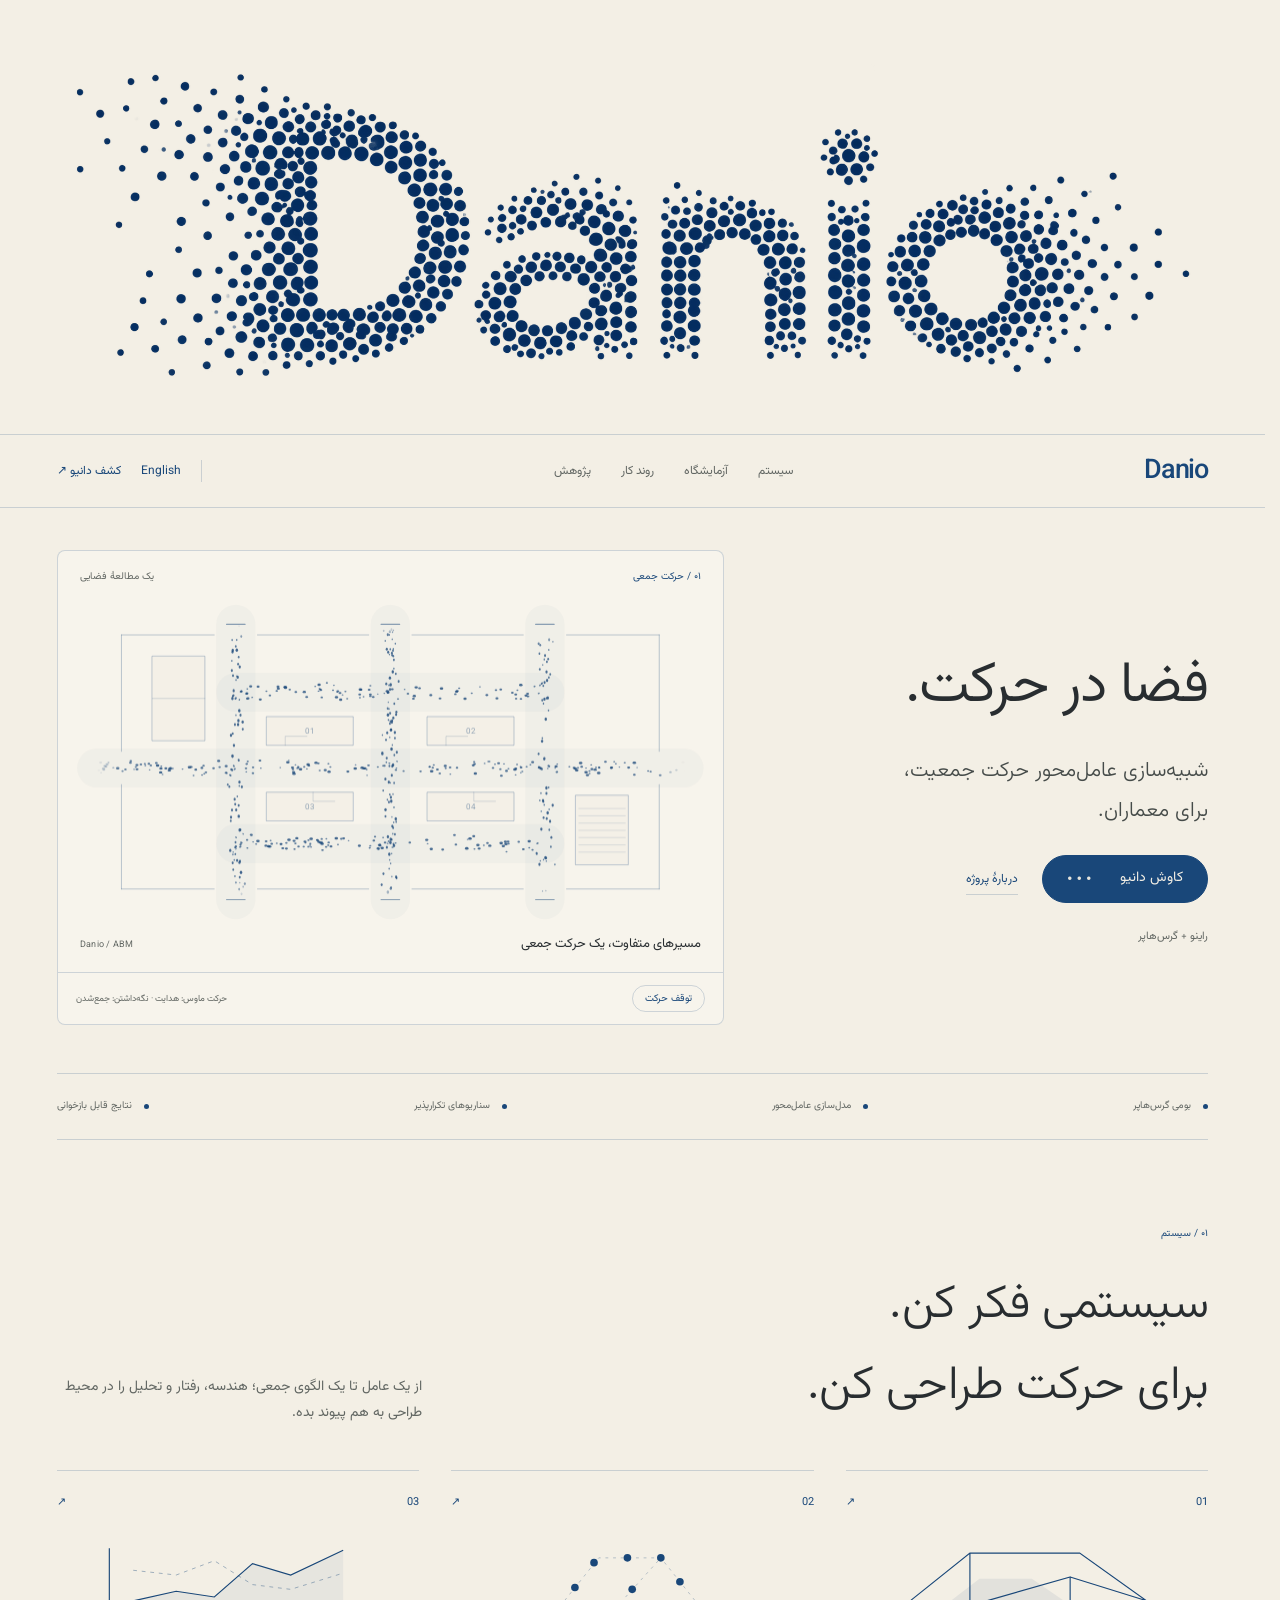
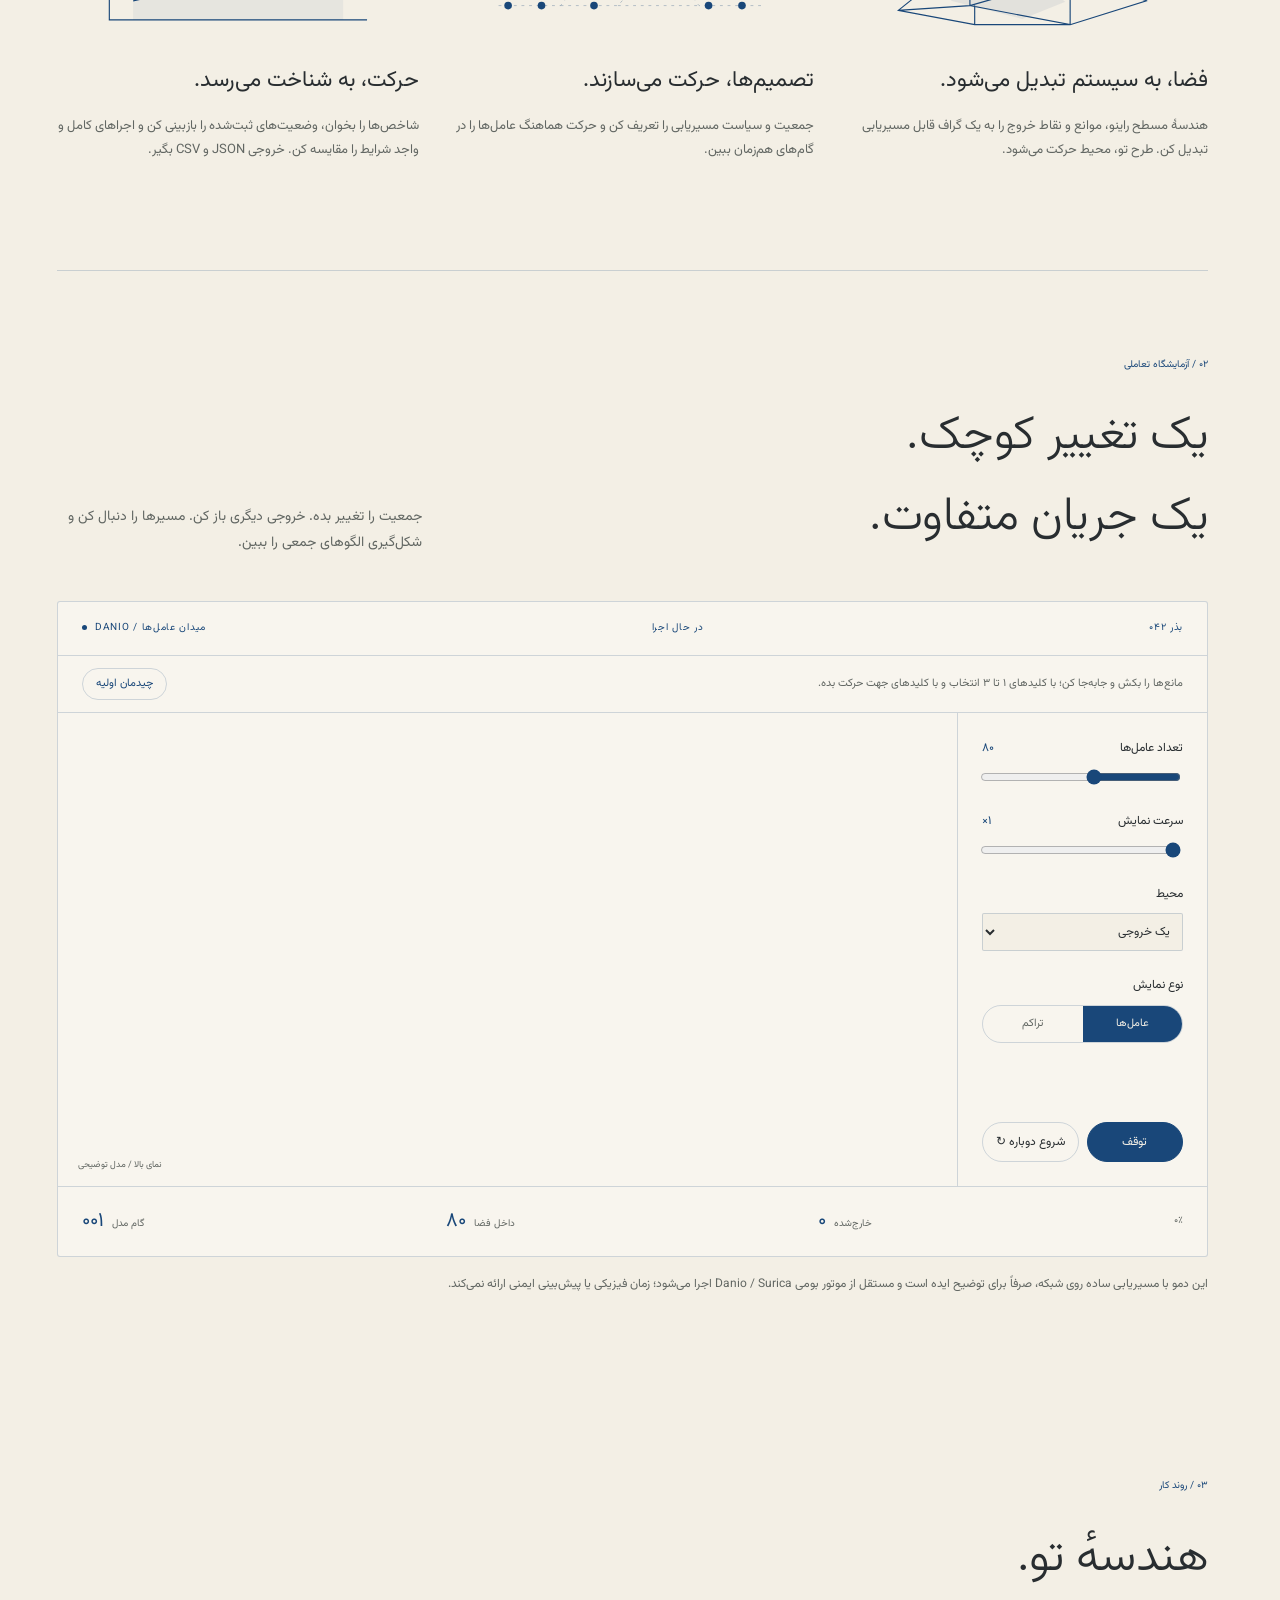
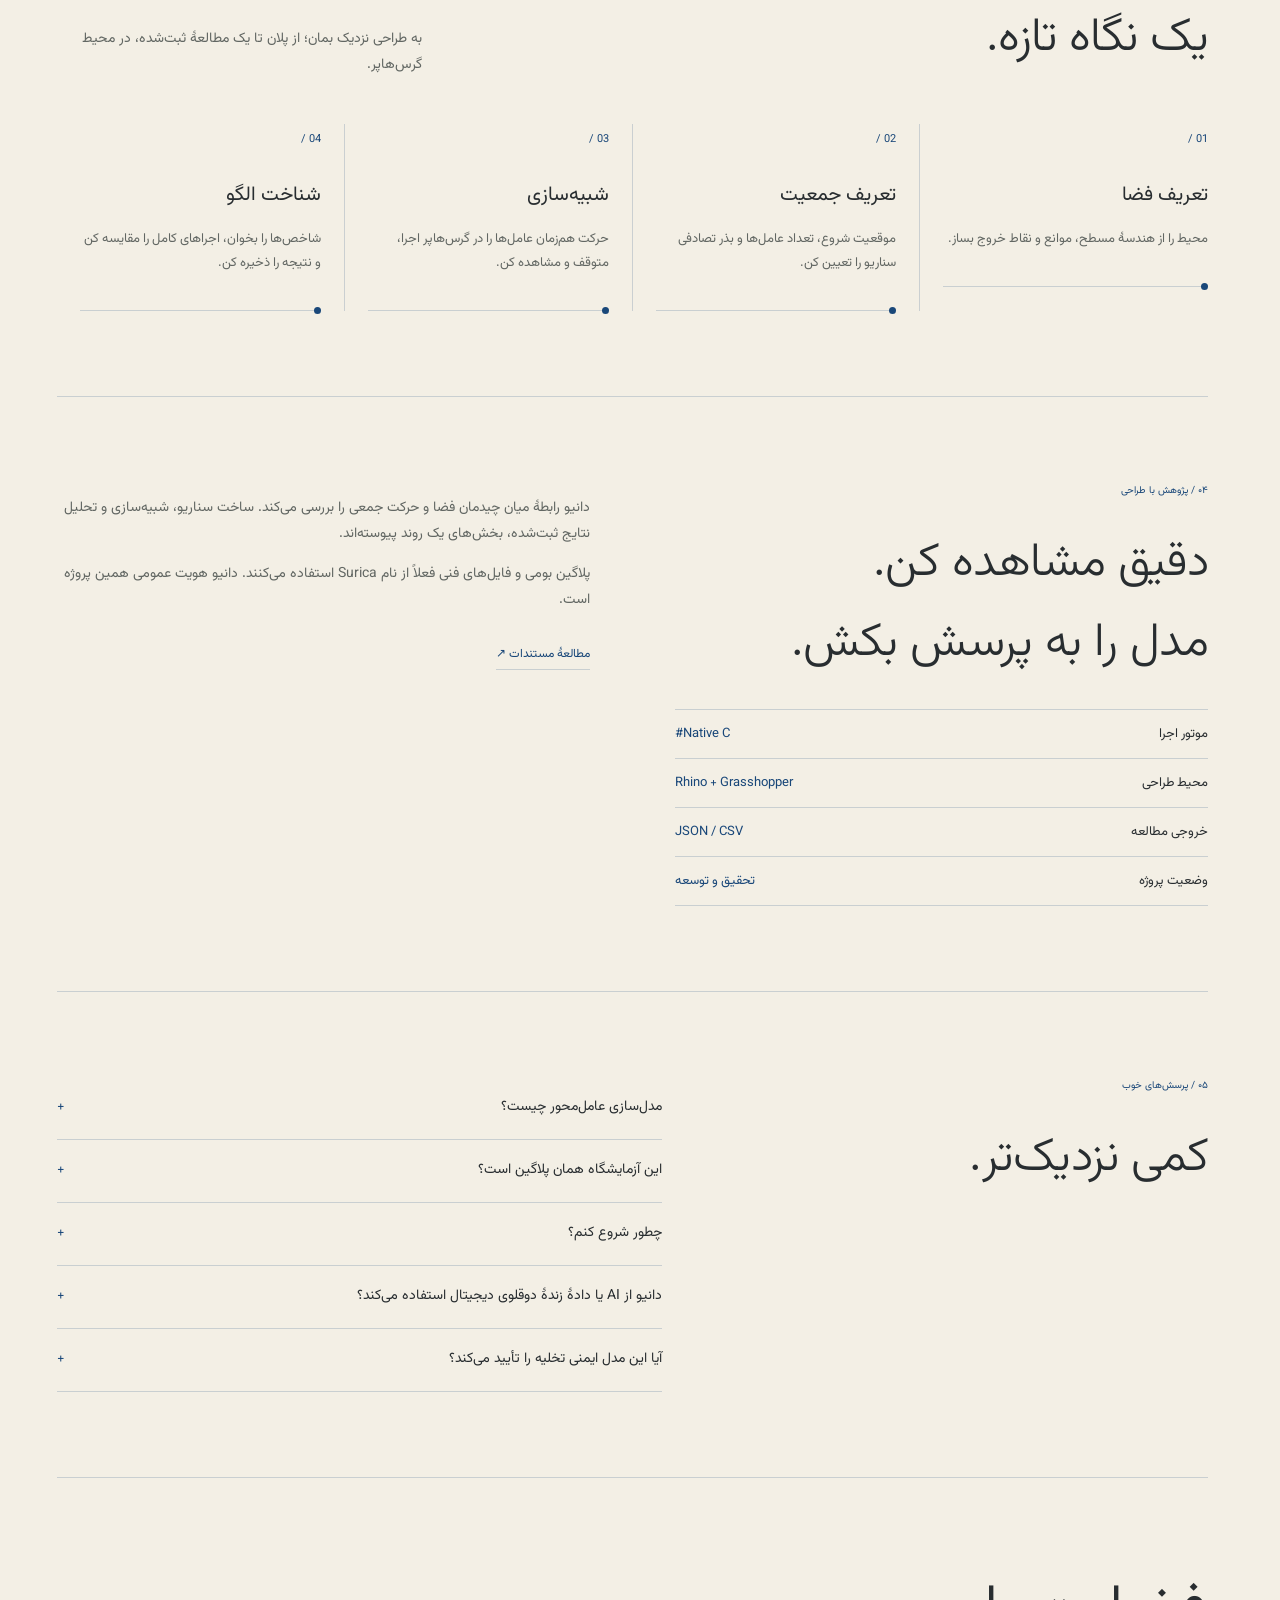
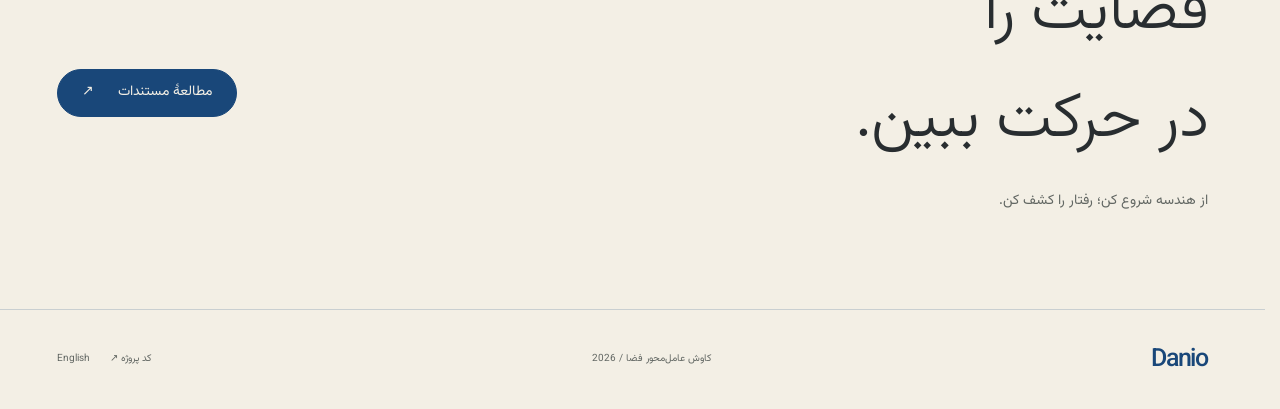
==== fa/index.html @ a2cad014 "first version" ====
<!doctype html>
<html lang="fa" dir="rtl">
<head>
<meta charset="utf-8"><meta name="viewport" content="width=device-width, initial-scale=1">
<title>دانیو — فضا، عامل‌ها، الگوهای نوظهور</title><meta name="description" content="کاوش شبیه‌سازی عامل‌محور جمعیت در راینو و گرس‌هاپر؛ همراه با نمایش تعاملی حرکت و معرفی روند مطالعهٔ فضا."><meta name="theme-color" content="#f3efe5">
<meta property="og:title" content="دانیو — فضا، عامل‌ها، الگوهای نوظهور"><meta property="og:description" content="کاوش شبیه‌سازی عامل‌محور جمعیت در راینو و گرس‌هاپر؛ همراه با نمایش تعاملی حرکت و معرفی روند مطالعهٔ فضا."><meta property="og:type" content="website">
<link rel="icon" href="../assets/favicon.svg" type="image/svg+xml"><link rel="preload" href="../assets/fonts/Vazirmatn-variable.woff2" as="font" type="font/woff2" crossorigin><link rel="stylesheet" href="../assets/style.css">
<link rel="alternate" hreflang="en" href="../en/"><script src="../assets/brand-intro.js" defer></script><script src="../assets/ambient.js" defer></script><script src="../assets/app.js" defer></script>
</head>
<body data-pause="توقف" data-resume="اجرا" data-running="در حال اجرا" data-paused="متوقف" data-complete="کامل شد">
<a class="skip" href="#main">رفتن به محتوا</a>
<div class="brand-masthead" aria-hidden="true"><img src="../assets/danio-wordmark.png" alt="" width="2172" height="724" fetchpriority="high"></div>
<header class="site-header"><div class="wrap header-inner"><a class="brand" href="./" aria-label="Danio">Danio</a><nav id="navigation" class="navigation" aria-label="باز و بسته کردن منو"><a href="#system">سیستم</a><a href="#playground">آزمایشگاه</a><a href="#workflow">روند کار</a><a href="#research">پژوهش</a></nav><div class="nav-end"><a class="lang" aria-label="تغییر زبان به انگلیسی" lang="en" href="../en/">English</a><a class="nav-cta" href="#playground">کشف دانیو ↗</a><button class="menu-toggle" aria-label="باز و بسته کردن منو" aria-controls="navigation" aria-expanded="false">☰</button></div></div></header>
<main id="main" class="wrap">
<section class="hero"><div class="hero-copy"><h1>فضا در حرکت.</h1><p>شبیه‌سازی عامل‌محور حرکت جمعیت،<br>برای معماران.</p><div class="actions"><a class="button" href="#playground">کاوش دانیو<span class="button-dots" aria-hidden="true">•••</span></a><a class="text-link" href="#research">دربارهٔ پروژه</a></div><div class="hero-note">راینو + گرس‌هاپر</div></div><div class="hero-art"><div class="flow-heading"><span>۰۱ / حرکت جمعی</span><span>یک مطالعهٔ فضایی</span></div><div class="flow-plan"><canvas id="swarm" width="900" height="510" role="img" aria-label="جریان متقاطع عامل‌ها در یک پلان معماری چندمسیره"></canvas></div><div class="flow-caption"><span>مسیرهای متفاوت، یک حرکت جمعی</span><span class="flow-caption-note">Danio / ABM</span></div><div class="flow-controls"><button type="button" class="motion-toggle" aria-pressed="true"></button><span class="field-hint" id="field-hint">حرکت ماوس: هدایت · نگه‌داشتن: جمع‌شدن</span></div></div></section>
<div class="strip"><span>بومی گرس‌هاپر</span><span>مدل‌سازی عامل‌محور</span><span>سناریوهای تکرارپذیر</span><span>نتایج قابل بازخوانی</span></div>
<section class="section" id="system"><div class="eyebrow">۰۱ / سیستم</div><div class="section-heading reveal"><h2>سیستمی فکر کن.<br>برای حرکت طراحی کن.</h2><p>از یک عامل تا یک الگوی جمعی؛ هندسه، رفتار و تحلیل را در محیط طراحی به هم پیوند بده.</p></div><div class="features"><article class="feature reveal"><div class="feature-top"><span>01</span><span>↗</span></div><div class="mini-diagram"><svg viewBox="0 0 330 110" aria-hidden="true"><path d="M30 80 105 20 220 20 290 70 210 95 110 95Z M105 20v55l105 20V45L105 75 30 80 M210 45l80 25 M110 95v-20" fill="none" stroke="currentColor" stroke-width="1.2"/><path d="m85 70 30-23 55 0 35 24-45 18Z" fill="currentColor" opacity=".08"/></svg></div><h3>فضا، به سیستم تبدیل می‌شود.</h3><p>هندسهٔ مسطح راینو، موانع و نقاط خروج را به یک گراف قابل مسیریابی تبدیل کن. طرح تو، محیط حرکت می‌شود.</p></article><article class="feature reveal"><div class="feature-top"><span>02</span><span>↗</span></div><div class="mini-diagram"><svg viewBox="0 0 330 110" aria-hidden="true"><path d="M25 75h65l40-50h65l40 50h65 M90 75h60l45-50 M150 75h85" fill="none" stroke="currentColor" stroke-opacity=".3" stroke-dasharray="3 5"/><circle cx="35" cy="75" r="4" fill="currentColor"/><circle cx="70" cy="75" r="4" fill="currentColor"/><circle cx="105" cy="56" r="4" fill="currentColor"/><circle cx="125" cy="30" r="4" fill="currentColor"/><circle cx="160" cy="25" r="4" fill="currentColor"/><circle cx="195" cy="25" r="4" fill="currentColor"/><circle cx="215" cy="50" r="4" fill="currentColor"/><circle cx="245" cy="75" r="4" fill="currentColor"/><circle cx="280" cy="75" r="4" fill="currentColor"/><circle cx="125" cy="75" r="4" fill="currentColor"/><circle cx="165" cy="58" r="4" fill="currentColor"/></svg></div><h3>تصمیم‌ها، حرکت می‌سازند.</h3><p>جمعیت و سیاست مسیریابی را تعریف کن و حرکت هماهنگ عامل‌ها را در گام‌های هم‌زمان ببین.</p></article><article class="feature reveal"><div class="feature-top"><span>03</span><span>↗</span></div><div class="mini-diagram"><svg viewBox="0 0 330 110" aria-hidden="true"><path d="M30 15v75h270 M55 70l45-10 40 6 40-35 40 12 55-26" fill="none" stroke="currentColor" stroke-width="1.2"/><path d="M55 70l45-10 40 6 40-35 40 12 55-26v73H55Z" fill="currentColor" opacity=".06"/><path d="M55 38l45 5 40-15 40 25 40 5 55-17" fill="none" stroke="currentColor" stroke-opacity=".4" stroke-dasharray="4 5"/></svg></div><h3>حرکت، به شناخت می‌رسد.</h3><p>شاخص‌ها را بخوان، وضعیت‌های ثبت‌شده را بازبینی کن و اجراهای کامل و واجد شرایط را مقایسه کن. خروجی JSON و CSV بگیر.</p></article></div></section>
<section class="lab-section" id="playground"><div class="eyebrow">۰۲ / آزمایشگاه تعاملی</div><div class="section-heading reveal"><h2>یک تغییر کوچک.<br>یک جریان متفاوت.</h2><p>جمعیت را تغییر بده. خروجی دیگری باز کن. مسیرها را دنبال کن و شکل‌گیری الگوهای جمعی را ببین.</p></div><div class="lab"><div class="lab-bar"><span><span class="live-dot"></span>DANIO / میدان عامل‌ها</span><span id="run-status">متوقف</span><span>بذر ۰۴۲</span></div><div class="lab-body"><div class="lab-stage"><canvas id="simulation" width="900" height="480" role="img" aria-label="نمایش مفهومی مسیر حرکت عامل‌ها به سمت خروجی‌ها"></canvas><div class="stage-caption">نمای بالا / مدل توضیحی</div></div><div class="lab-controls"><label class="control" for="population"><span class="control-line"><span>تعداد عامل‌ها</span><output id="population-value" for="population">80</output></span><input id="population" type="range" min="20" max="160" step="20" value="80"></label><label class="control" for="speed"><span class="control-line"><span>سرعت نمایش</span><output id="speed-value" for="speed">1×</output></span><input id="speed" type="range" min="1" max="4" value="1"></label><label class="control" for="scenario"><span>محیط</span><select id="scenario"><option value="single">یک خروجی</option><option value="dual">دو خروجی</option></select></label><div class="control"><span>نوع نمایش</span><div class="segmented" role="group" aria-label="نوع نمایش"><button data-view="agents" aria-pressed="true">عامل‌ها</button><button data-view="density" aria-pressed="false">تراکم</button></div></div><div class="lab-buttons"><button id="pause" type="button">اجرا</button><button id="reset" class="secondary" type="button">شروع دوباره ↻</button></div></div></div><div class="lab-bottom"><span><strong id="step-count">000</strong>گام مدل</span><span><strong id="remaining">80</strong>داخل فضا</span><span><strong id="exited">0</strong>خارج‌شده</span><span id="completion">0%</span></div></div><p class="demo-note">این دمو با مسیریابی ساده روی شبکه، صرفاً برای توضیح ایده است و مستقل از موتور بومی Danio / Surica اجرا می‌شود؛ زمان فیزیکی یا پیش‌بینی ایمنی ارائه نمی‌کند.</p><noscript><p class="demo-note">برای استفاده از دمو، جاوااسکریپت را فعال کن.</p></noscript></section>
<section class="section" id="workflow"><div class="eyebrow">۰۳ / روند کار</div><div class="section-heading reveal"><h2>هندسهٔ تو.<br>یک نگاه تازه.</h2><p>به طراحی نزدیک بمان؛ از پلان تا یک مطالعهٔ ثبت‌شده، در محیط گرس‌هاپر.</p></div><div class="workflow"><article class="reveal"><span class="step-number">01 /</span><h3>تعریف فضا</h3><p>محیط را از هندسهٔ مسطح، موانع و نقاط خروج بساز.</p><div class="node-line" aria-hidden="true"></div></article><article class="reveal"><span class="step-number">02 /</span><h3>تعریف جمعیت</h3><p>موقعیت شروع، تعداد عامل‌ها و بذر تصادفی سناریو را تعیین کن.</p><div class="node-line" aria-hidden="true"></div></article><article class="reveal"><span class="step-number">03 /</span><h3>شبیه‌سازی</h3><p>حرکت هم‌زمان عامل‌ها را در گرس‌هاپر اجرا، متوقف و مشاهده کن.</p><div class="node-line" aria-hidden="true"></div></article><article class="reveal"><span class="step-number">04 /</span><h3>شناخت الگو</h3><p>شاخص‌ها را بخوان، اجراهای کامل را مقایسه کن و نتیجه را ذخیره کن.</p><div class="node-line" aria-hidden="true"></div></article></div></section>
<section class="section research" id="research"><div class="reveal"><div class="eyebrow">۰۴ / پژوهش با طراحی</div><h2>دقیق مشاهده کن.<br>مدل را به پرسش بکش.</h2><div class="research-list"><div><span>موتور اجرا</span><span>Native C#</span></div><div><span>محیط طراحی</span><span>Rhino + Grasshopper</span></div><div><span>خروجی مطالعه</span><span>JSON / CSV</span></div><div><span>وضعیت پروژه</span><span>تحقیق و توسعه</span></div></div></div><div class="reveal"><p>دانیو رابطهٔ میان چیدمان فضا و حرکت جمعی را بررسی می‌کند. ساخت سناریو، شبیه‌سازی و تحلیل نتایج ثبت‌شده، بخش‌های یک روند پیوسته‌اند.</p><p>پلاگین بومی و فایل‌های فنی فعلاً از نام Surica استفاده می‌کنند. دانیو هویت عمومی همین پروژه است.</p><div class="actions"><a class="text-link" href="https://github.com/imahdiehm/danio/blob/main/plugin/README.md">مطالعهٔ مستندات ↗</a></div></div></section>
<section class="section faq-layout"><div><div class="eyebrow">۰۵ / پرسش‌های خوب</div><h2>کمی نزدیک‌تر.</h2></div><div><details><summary>مدل‌سازی عامل‌محور چیست؟</summary><p>در این روش، افراد به‌صورت عامل‌هایی با قواعد محلی نمایش داده می‌شوند. تعامل آن‌ها با محیط و یکدیگر، الگوهای جمعی قابل مطالعه ایجاد می‌کند.</p></details><details><summary>این آزمایشگاه همان پلاگین است؟</summary><p>خیر. این نمایش مرورگر برای توضیح ایده از یک شبکهٔ کوچک و مسیریابی ساده استفاده می‌کند. پلاگین بومی C#، سیاست شبیه‌سازی، ثبت نتایج، شاخص‌ها و روش‌های ارزیابی خودش را دارد.</p></details><details><summary>چطور شروع کنم؟</summary><p>راهنمای فنی، ساخت فایل واحد Surica.gha و بارگذاری آن در گرس‌هاپر را توضیح می‌دهد. ساخت نسخهٔ فعلی به ویندوز، SDK دات‌نت و SDK نصب‌شدهٔ راینو نیاز دارد. این سایت دانلود عمومی فایل آماده ارائه نمی‌کند.</p></details><details><summary>دانیو از AI یا دادهٔ زندهٔ دوقلوی دیجیتال استفاده می‌کند؟</summary><p>روند بومی فعلی بر عامل‌های قاعده‌محور و نتایج ثبت‌شدهٔ شبیه‌سازی استوار است. نمای متحرک پلان، تصویری مفهومی است؛ استنتاج یادگیری ماشین، اتصال حسگر یا همگام‌سازی زنده با فضای فیزیکی در آن وجود ندارد.</p></details><details><summary>آیا این مدل ایمنی تخلیه را تأیید می‌کند؟</summary><p>این پروژه برای پژوهش و کاوش سناریوهاست. استفاده از نتایج در تصمیم‌های ایمنی، به کالیبراسیون فیزیکی و اعتبارسنجی مستقل رفتار نیاز دارد.</p></details></div></section>
<section class="closing reveal"><div><h2>فضایت را<br>در حرکت ببین.</h2><p>از هندسه شروع کن؛ رفتار را کشف کن.</p></div><a class="button" href="https://github.com/imahdiehm/danio/blob/main/plugin/README.md">مطالعهٔ مستندات <span aria-hidden="true">↗</span></a></section>
</main><footer class="wrap footer"><a class="brand" href="#main">Danio</a><span>کاوش عامل‌محور فضا / 2026</span><div class="footer-links"><a href="https://github.com/imahdiehm/danio">کد پروژه ↗</a><a href="../en/" lang="en">English</a></div></footer>
</body></html>
---- assets/style.css ----
@font-face{font-family:Vazirmatn;src:url('./fonts/Vazirmatn-variable.woff2') format('woff2');font-weight:100 900;font-style:normal;font-display:swap}
:root{color-scheme:light;--paper:#f3efe5;--panel:#f8f5ee;--blue:#194779;--ink:#282d30;--muted:#626763;--line:#19477930;--accent:#194779;--mono:Vazirmatn,'Segoe UI',sans-serif;--font:Vazirmatn,'Segoe UI',Arial,sans-serif}
*{box-sizing:border-box}html{scroll-behavior:smooth;scroll-padding-top:95px}body{margin:0;background:var(--paper);color:var(--ink);font-family:var(--font);line-height:1.85}a{color:inherit;text-decoration:none}button,input,select{font:inherit}button{cursor:pointer}a:focus-visible,button:focus-visible,input:focus-visible,select:focus-visible,summary:focus-visible{outline:2px solid var(--accent);outline-offset:5px}::selection{background:var(--blue);color:var(--paper)}
.wrap{max-width:1480px;margin:auto;padding-inline:4.5%}.brand-masthead{height:clamp(190px,34vw,435px);display:flex;align-items:center;justify-content:center;padding:24px 4% 14px;border-bottom:1px solid var(--line);overflow:hidden}.brand-masthead img{display:block;width:100%;height:100%;object-fit:contain}
.site-header{position:sticky;top:0;z-index:20;background:#f3efe5f5;border-bottom:1px solid var(--line);backdrop-filter:blur(12px)}.header-inner{height:72px;display:flex;align-items:center;justify-content:space-between;gap:25px}.brand{font:500 27px var(--font);letter-spacing:-1.2px;color:var(--blue);direction:ltr}.navigation{display:flex;gap:30px;align-items:center;font-size:12px;color:var(--muted)}.navigation a{position:relative;transition:color .2s}.navigation a:hover{color:var(--blue)}.navigation a:after{content:'';position:absolute;bottom:-8px;inset-inline-start:0;width:0;height:2px;background:var(--accent);transition:width .25s}.navigation a:hover:after{width:100%}.nav-end{display:flex;align-items:center;gap:20px}.lang{font-size:12px;color:var(--blue);border-inline-start:1px solid var(--line);padding-inline-start:20px}.nav-cta{font-size:12px;color:var(--blue)}.menu-toggle{display:none}
.hero{display:grid;grid-template-columns:.95fr 1.3fr;align-items:center;gap:22px;min-height:380px;padding-block:24px 35px}.hero-copy{position:relative;z-index:2}.hero h1{font-size:clamp(37px,4.35vw,64px);font-weight:300;letter-spacing:-2px;line-height:1.2;margin:12px 0 16px;white-space:nowrap}.hero p{font-size:clamp(17px,1.9vw,26px);font-weight:300;line-height:1.5;max-width:455px;margin:0;color:#454b49}.actions{display:flex;align-items:center;gap:24px;flex-wrap:wrap;margin-top:25px}.button{display:inline-flex;align-items:center;justify-content:space-between;gap:24px;background:var(--blue);color:var(--paper);padding:10px 24px;border:1px solid var(--blue);border-radius:40px;font-size:14px;font-weight:400;transition:background .2s,transform .2s}.button:hover{background:#10355e;transform:translateY(-2px)}.button-dots{font-family:Arial,sans-serif;font-size:13px;letter-spacing:5px;color:#e5e4dc}.text-link{font-size:12px;color:var(--blue);border-bottom:1px solid var(--line);padding-block:4px}.text-link:hover{border-color:var(--blue)}.hero-note{font-size:9px;letter-spacing:1.2px;color:var(--muted);margin-top:24px}.hero-art{position:relative;min-width:0;aspect-ratio:1.65;direction:ltr}.hero-art canvas{position:absolute;inset:0;display:block;width:100%;height:calc(100% - 32px)}.motion-toggle{position:absolute;bottom:0;left:0;border:0;background:var(--paper);color:var(--muted);padding:3px 0;font-size:9px}.field-hint{position:absolute;bottom:0;right:0;color:var(--muted);font-size:9px;pointer-events:none}.strip{display:flex;justify-content:space-between;align-items:center;gap:18px;border-block:1px solid var(--line);padding-block:23px;color:var(--muted);font-size:10px;letter-spacing:.7px}.strip span{display:flex;align-items:center;gap:12px}.strip span:before{content:'';display:block;width:5px;height:5px;border-radius:50%;background:var(--blue)}
.section{padding-block:85px;border-bottom:1px solid var(--line)}.eyebrow{font-size:10px;color:var(--blue);letter-spacing:1px}.section-heading{display:flex;justify-content:space-between;align-items:end;gap:40px;margin:22px 0 44px}h2{font-size:clamp(30px,3.7vw,49px);font-weight:300;line-height:1.35;letter-spacing:-1.5px;margin:0}.section-heading>p{font-size:14px;color:var(--muted);max-width:365px;margin:0}.features{display:grid;grid-template-columns:repeat(3,1fr);gap:32px}.feature{padding:22px 0;border-top:1px solid var(--line);transition:border-color .25s}.feature:hover{border-color:var(--blue)}.feature-top{display:flex;justify-content:space-between;font-size:11px;color:var(--blue)}.feature h3{font-size:22px;font-weight:400;letter-spacing:-.5px;margin:22px 0 10px}.feature p{font-size:13px;color:var(--muted);margin-bottom:0}.mini-diagram{height:105px;margin-top:20px;direction:ltr}.mini-diagram svg{width:100%;height:100%;color:var(--blue)}
.lab-section{padding-block:85px}.lab{border:1px solid var(--line);border-radius:3px;overflow:hidden;direction:ltr;background:var(--panel)}.lab-bar{padding:17px 24px;display:flex;justify-content:space-between;border-bottom:1px solid var(--line);font-size:10px;gap:15px;color:var(--blue);letter-spacing:.7px}.live-dot{display:inline-block;width:5px;height:5px;border-radius:50%;background:var(--blue);margin-right:8px}.lab-body{display:grid;grid-template-columns:1fr 250px}.lab-stage{position:relative;min-width:0}.lab-stage canvas{display:block;width:100%;aspect-ratio:1.9;min-height:290px}.stage-caption{position:absolute;bottom:12px;left:20px;font-size:9px;color:var(--muted);pointer-events:none}.lab-controls{border-left:1px solid var(--line);padding:24px;display:flex;flex-direction:column;gap:23px}.control{display:flex;flex-direction:column;gap:8px;font-size:12px}.control-line{display:flex;justify-content:space-between}.control output{font-size:12px;color:var(--blue)}input[type=range]{width:100%;accent-color:var(--blue);cursor:pointer}.control select{width:100%;background:var(--paper);border:1px solid var(--line);color:var(--ink);padding:8px;font-size:12px;border-radius:2px}.segmented{display:flex;border:1px solid var(--line);border-radius:25px;overflow:hidden}.segmented button{width:50%;background:none;color:var(--muted);border:0;padding:8px 5px;font-size:11px}.segmented button[aria-pressed=true]{background:var(--blue);color:var(--paper)}.lab-buttons{display:flex;gap:8px;margin-top:auto}.lab-buttons button{background:var(--blue);color:var(--paper);border:1px solid var(--blue);padding:8px 10px;font-size:12px;flex:1;border-radius:25px}.lab-buttons button.secondary{background:transparent;border-color:var(--line);color:var(--ink)}.lab-bottom{display:flex;gap:28px;align-items:center;justify-content:space-between;border-top:1px solid var(--line);padding:16px 24px;font-size:10px;color:var(--muted)}.lab-bottom strong{font-size:20px;font-weight:400;color:var(--blue);margin-right:8px}.demo-note{font-size:12px;color:var(--muted);margin-top:16px}
.workflow{display:grid;grid-template-columns:repeat(4,1fr);margin-top:45px}.workflow article{padding:0 23px;border-inline-start:1px solid var(--line)}.workflow article:first-child{padding-inline-start:0;border:0}.step-number{font-size:11px;color:var(--blue)}.workflow h3{font-size:20px;font-weight:400;margin:24px 0 12px}.workflow p{font-size:13px;color:var(--muted)}.node-line{margin-top:35px;height:1px;background:var(--line);position:relative}.node-line:before{content:'';position:absolute;top:-3px;inset-inline-start:0;width:7px;height:7px;background:var(--blue);border-radius:50%}.research{display:grid;grid-template-columns:1fr 1fr;gap:85px}.research h2,.faq-layout h2{margin-top:22px}.research p{font-size:14px;color:var(--muted)}.research-list{border-top:1px solid var(--line);margin-top:25px}.research-list div{display:flex;justify-content:space-between;gap:15px;padding:12px 0;border-bottom:1px solid var(--line);font-size:13px}.research-list span:last-child{color:var(--blue)}.faq-layout{display:grid;grid-template-columns:1fr 1.3fr;gap:80px}details{border-bottom:1px solid var(--line);padding-block:18px}summary{cursor:pointer;font-size:14px;list-style:none;display:flex;justify-content:space-between;gap:20px}summary::-webkit-details-marker{display:none}summary:after{content:'+';color:var(--blue)}details[open] summary:after{content:'−'}details p{font-size:13px;color:var(--muted);padding-inline-end:24px}.closing{padding-block:80px;display:flex;align-items:center;justify-content:space-between;gap:35px}.closing h2{font-size:clamp(40px,5vw,70px)}.closing em{font-style:normal;color:var(--blue)}.closing p{font-size:14px;color:var(--muted)}.footer{border-top:1px solid var(--line);padding-block:30px;display:flex;align-items:center;justify-content:space-between;gap:20px;font-size:10px;color:var(--muted)}.footer .brand{font-size:25px}.footer-links{display:flex;gap:20px}
.skip{position:fixed;top:-100px;left:15px;z-index:100;background:var(--panel);padding:10px}.skip:focus{top:10px}.js .reveal{opacity:0;transform:translateY(16px);transition:opacity .6s,transform .6s}.js .reveal.visible{opacity:1;transform:none}#swarm{cursor:crosshair;touch-action:pan-y}#swarm[data-pointer-mode=attract]{cursor:grabbing}#simulation{touch-action:none}#simulation.over-obstacle{cursor:grab}#simulation.dragging{cursor:grabbing}#simulation:focus-visible{outline-offset:-4px}.layout-tools{display:flex;align-items:center;flex-wrap:wrap;gap:10px 20px;padding:12px 24px;border-bottom:1px solid var(--line);color:var(--muted);font-size:11px}.layout-tools button{margin-inline-start:auto;padding:5px 13px;border:1px solid var(--line);border-radius:25px;background:transparent;color:var(--blue);font-size:11px}.layout-status:empty{display:none}.layout-status{flex-basis:100%;color:var(--blue)}
[dir=rtl] .hero h1{font-size:clamp(38px,4.5vw,62px);font-weight:350;letter-spacing:-1px;line-height:1.65}[dir=rtl] .hero p{font-size:21px;line-height:1.9}[dir=rtl] h2{letter-spacing:-.5px;line-height:1.7}[dir=rtl] .eyebrow,[dir=rtl] .strip{letter-spacing:0}[dir=rtl] .hero-note{letter-spacing:0;font-size:11px}[dir=rtl] .lab-controls,[dir=rtl] .layout-tools{direction:rtl}[dir=rtl] .field-hint{direction:rtl;font-size:9px}[dir=rtl] .feature h3{letter-spacing:0}
@media(max-width:1100px){.navigation{gap:18px}.hero{grid-template-columns:1fr 1.1fr}.lab-body{grid-template-columns:1fr 220px}.research,.faq-layout{gap:40px}.field-hint{max-width:180px;font-size:8px}.strip{font-size:9px}}
@media(max-width:760px){html{scroll-padding-top:90px}.brand-masthead{height:clamp(155px,39vw,290px);padding:16px 3%}.header-inner{height:66px;gap:15px}.brand{font-size:25px}.navigation{display:none;position:absolute;top:66px;inset-inline:0;padding:20px 5%;background:var(--paper);border-bottom:1px solid var(--line);flex-wrap:wrap}.navigation.open{display:flex}.nav-end{gap:15px}.nav-cta{display:none}.menu-toggle{display:block;background:none;border:1px solid var(--line);border-radius:25px;color:var(--blue);padding:4px 12px;font-size:18px}.lang{border:0;padding:0}.hero{grid-template-columns:1fr;min-height:0;gap:22px;padding-block:35px 28px}.hero h1{font-size:clamp(37px,8.5vw,57px);letter-spacing:-1.5px;margin-block:5px 13px}.hero p{font-size:20px}.hero-note{margin-top:18px}.hero-art{width:100%;max-width:620px;justify-self:center;aspect-ratio:1.5}.field-hint{max-width:170px;font-size:8px}.motion-toggle{font-size:8px}.strip{display:grid;grid-template-columns:1fr 1fr;gap:15px;padding-block:20px;font-size:9px;letter-spacing:0}.section,.lab-section{padding-block:55px}.section-heading{display:block;margin-bottom:30px}.section-heading>p{margin-top:18px;max-width:440px}.features{grid-template-columns:1fr;gap:20px}.mini-diagram{height:85px}.feature{padding-block:20px}.lab-body{grid-template-columns:1fr}.lab-controls{border-left:0;border-top:1px solid var(--line);display:grid;grid-template-columns:1fr 1fr;padding:18px;gap:20px}.lab-buttons{margin:0;align-items:end}.lab-stage canvas{aspect-ratio:1.5;min-height:240px}.lab-bar{font-size:8px;padding:15px}.lab-bottom{gap:15px;padding:15px;font-size:9px;flex-wrap:wrap}.lab-bottom strong{font-size:17px}.layout-tools{padding:12px 15px;font-size:10px;gap:10px}.workflow{grid-template-columns:1fr 1fr;gap:30px 15px}.workflow article{padding-inline:16px}.workflow article:nth-child(3){padding-inline-start:0;border:0}.research,.faq-layout{grid-template-columns:1fr;gap:30px}.closing{align-items:start;flex-direction:column;padding-block:55px}.footer{flex-wrap:wrap;gap:20px}.footer>span{font-size:9px}[dir=rtl] .hero h1{font-size:clamp(36px,8.8vw,53px);letter-spacing:-.5px}[dir=rtl] .hero p{font-size:19px}[dir=rtl] .strip{font-size:11px}[dir=rtl] h2{font-size:30px}html:not(.js) .header-inner{height:auto;min-height:66px;flex-wrap:wrap;padding-block:15px}html:not(.js) .navigation{display:flex;position:static;order:3;width:100%;padding:10px 0 0;border:0}html:not(.js) .menu-toggle{display:none}}
@media(prefers-reduced-motion:reduce){html{scroll-behavior:auto}*,*:before,*:after{animation:none!important;transition:none!important}.js .reveal{opacity:1;transform:none}}

/* The original particle asset stays as the progressive-enhancement fallback. */
.brand-masthead{position:relative}
.hero{grid-template-columns:.9fr 1.35fr;gap:40px;padding-block:42px 48px;min-height:425px}
.hero-art{aspect-ratio:auto;min-width:0;width:100%;align-self:center;border:1px solid var(--line);border-radius:8px;background:#f7f4ec;overflow:hidden;direction:ltr}
.flow-heading{display:flex;align-items:center;justify-content:space-between;gap:14px;padding:17px 22px 0;color:var(--blue);font-size:9px;letter-spacing:1px}
.flow-heading span:last-child{color:var(--muted);letter-spacing:0}
.flow-plan{position:relative;aspect-ratio:1.95;min-height:245px;margin:5px 0 0}
.hero-art .flow-plan canvas{position:absolute;inset:0;display:block;width:100%;height:100%}
.flow-caption{display:flex;align-items:baseline;justify-content:space-between;gap:16px;padding:0 22px 16px;font-size:13px;color:var(--ink)}
.flow-caption-note{color:var(--muted);font-size:9px;white-space:nowrap;letter-spacing:.6px}
.flow-controls{display:flex;align-items:center;justify-content:space-between;gap:18px;border-top:1px solid var(--line);padding:12px 18px;min-height:51px}
.hero-art .motion-toggle{position:static;flex-shrink:0;border:1px solid var(--line);border-radius:20px;background:transparent;color:var(--blue);padding:5px 12px;font-size:10px;line-height:1.5;transition:background .2s,border-color .2s}
.motion-toggle:empty{display:none}
.motion-toggle:hover{background:#1947790b;border-color:#19477970}
.hero-art .field-hint{position:static;font-size:9px;color:var(--muted);max-width:none;text-align:end;line-height:1.6}
#swarm[data-pointer-mode=gather]{cursor:grabbing}
[dir=rtl] .flow-heading,[dir=rtl] .flow-caption,[dir=rtl] .flow-controls{direction:rtl}
[dir=rtl] .flow-heading{letter-spacing:0;font-size:10px}
[dir=rtl] .flow-caption-note{direction:ltr;letter-spacing:.2px}
[dir=rtl] .hero-art .field-hint{font-size:9px}
@media(max-width:1100px){.hero{grid-template-columns:1fr 1.15fr;gap:24px}.flow-heading{padding-inline:16px;font-size:8px}.flow-caption{padding-inline:16px;font-size:12px}.flow-controls{padding:11px 13px;gap:10px}.hero-art .field-hint{font-size:8px}}
@media(max-width:760px){.hero{grid-template-columns:1fr;gap:30px;padding-block:32px;min-height:0}.hero-art{aspect-ratio:auto;max-width:620px}.flow-heading{font-size:8px;padding:15px 15px 0}.flow-plan{aspect-ratio:1.45;min-height:220px}.flow-caption{padding:2px 15px 14px;font-size:12px}.flow-caption-note{font-size:8px}.flow-controls{padding:11px 12px;gap:12px}.hero-art .motion-toggle{font-size:10px}.hero-art .field-hint{font-size:8px;max-width:170px}[dir=rtl] .hero-art .field-hint{font-size:9px;max-width:185px}}

/* Intro is created only when the original image is ready. No loading gate without JS. */
html{scrollbar-gutter:stable}
body.intro-running{overflow:hidden}
.brand-masthead.intro-active img{opacity:0}
.brand-intro{position:fixed;inset:0;z-index:1000;background:#f3efe5;direction:ltr}
.brand-intro canvas{display:block;width:100%;height:100%;pointer-events:none}
.intro-skip{position:absolute;bottom:30px;inset-inline-end:4.5%;padding:9px 18px;border:1px solid var(--line);border-radius:25px;background:var(--paper);color:var(--blue);font-size:11px}
.intro-skip:hover{border-color:var(--blue)}
@media(prefers-reduced-motion:reduce){.brand-masthead img{opacity:1!important}}
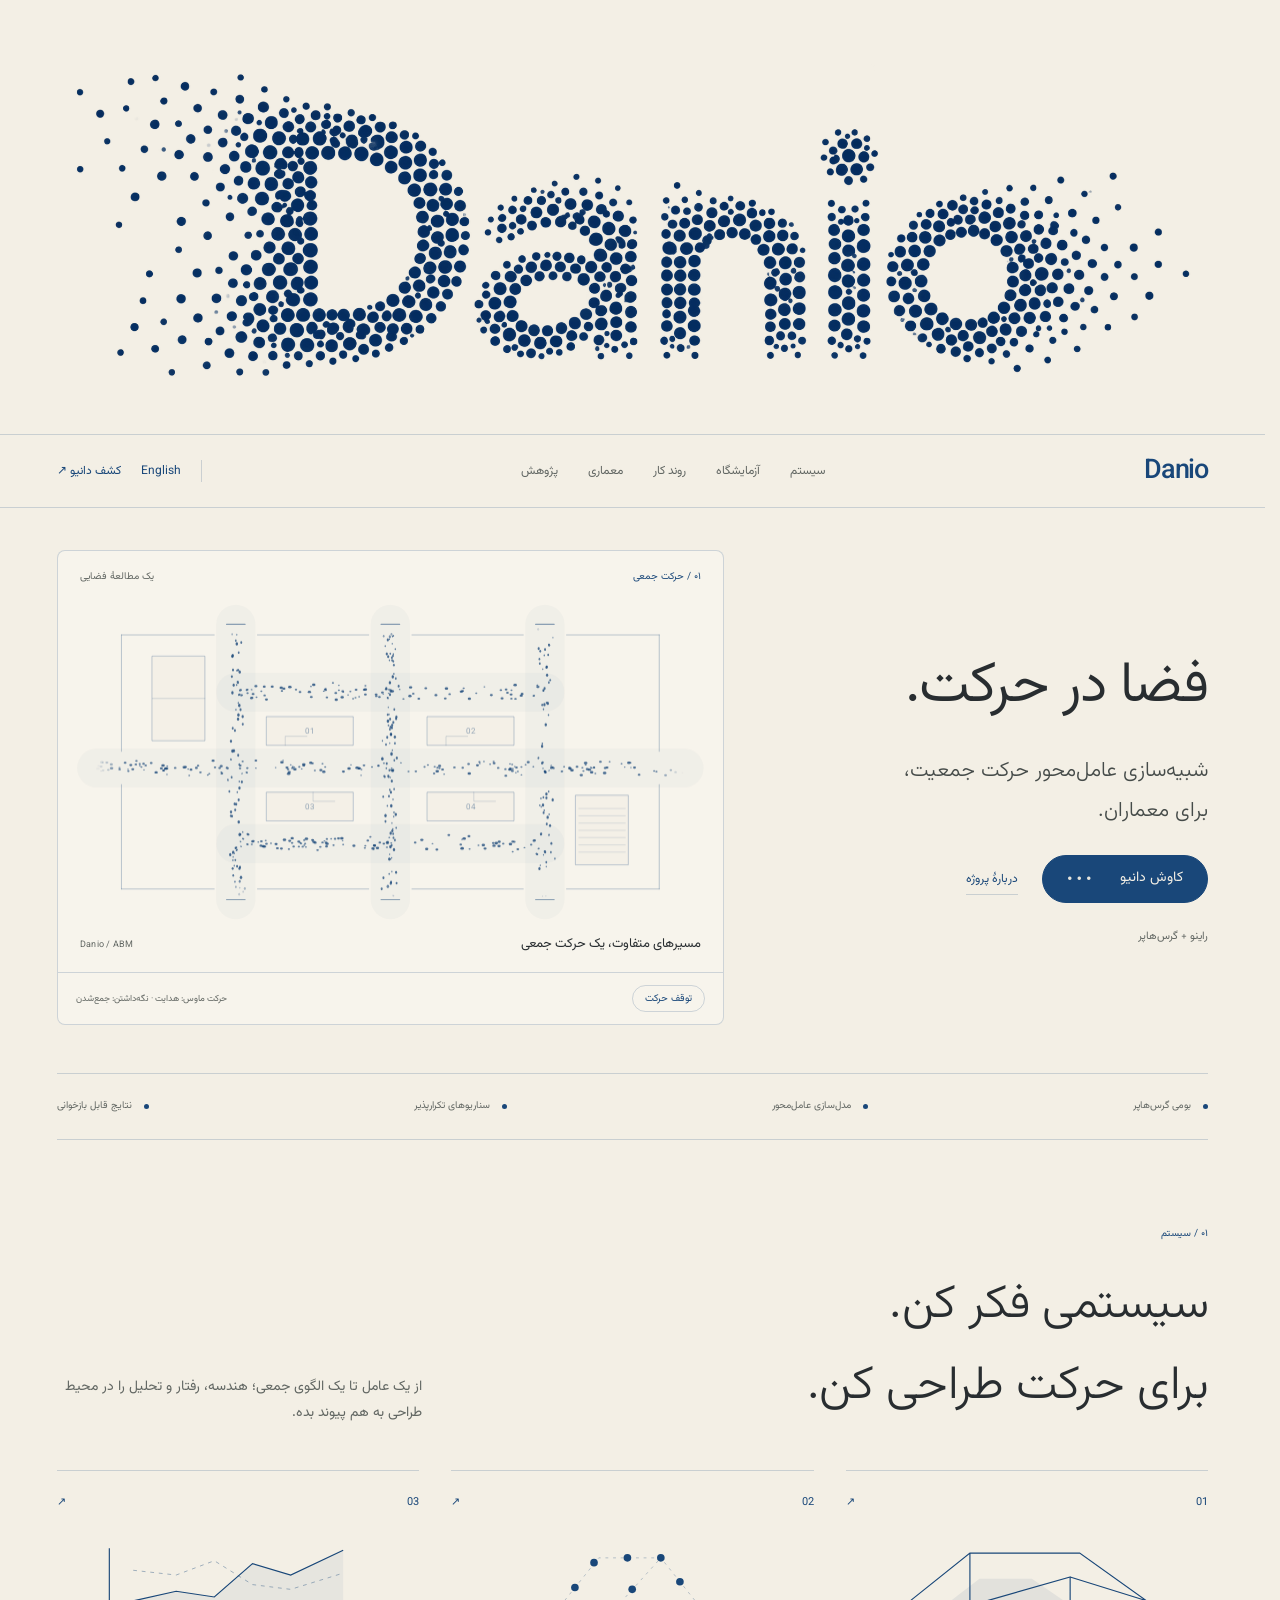
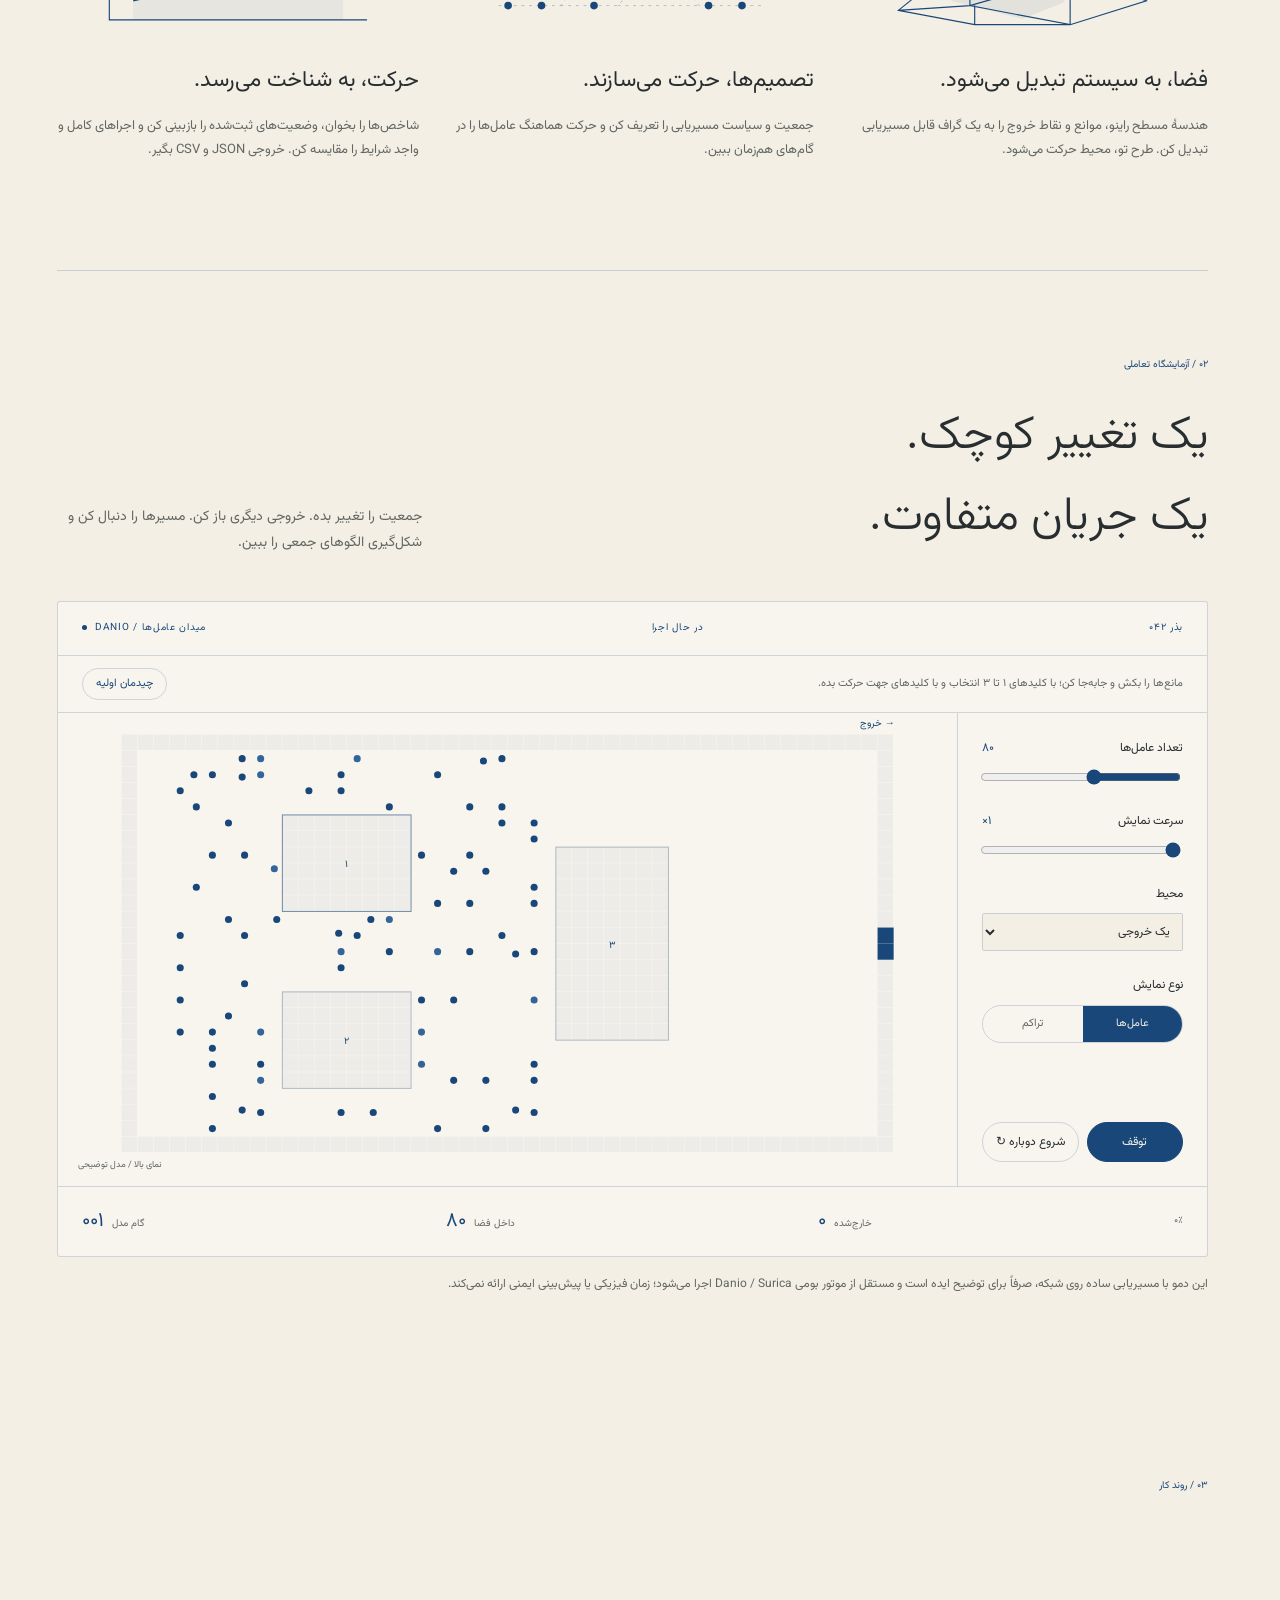
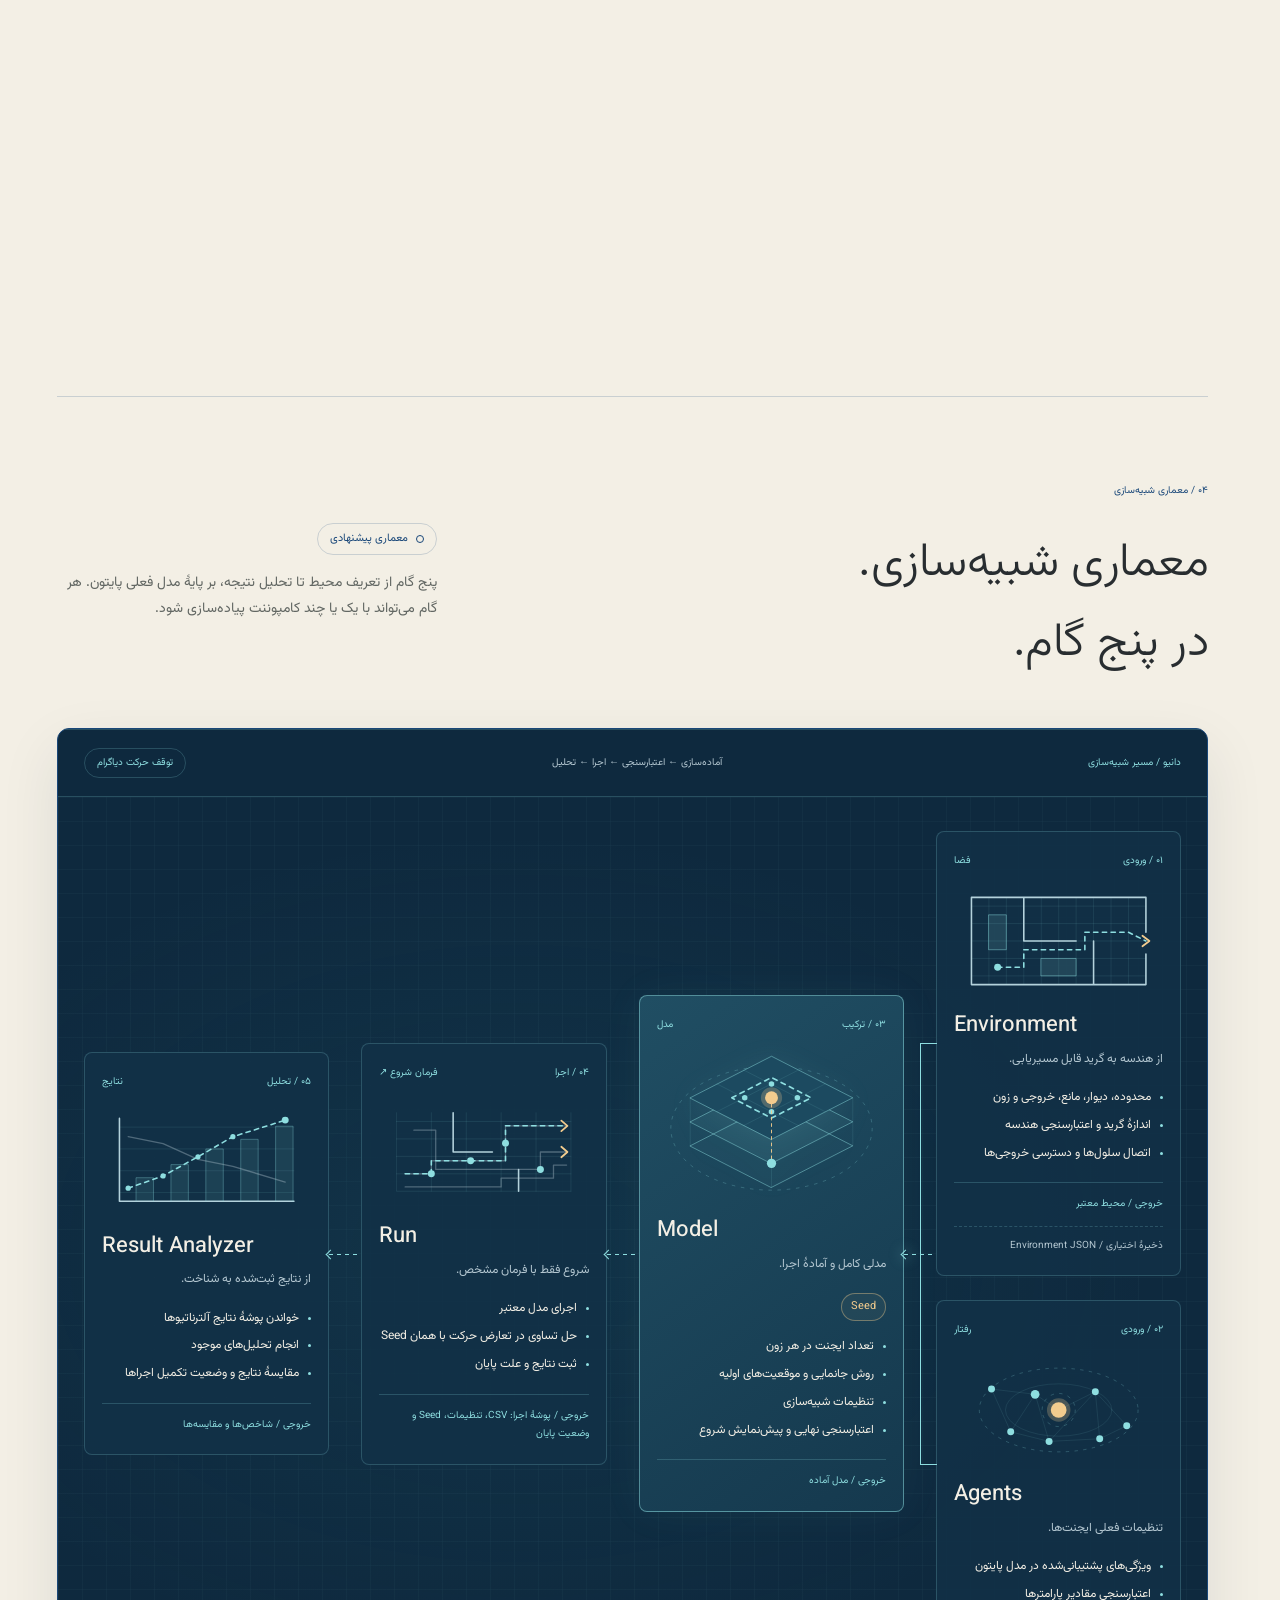
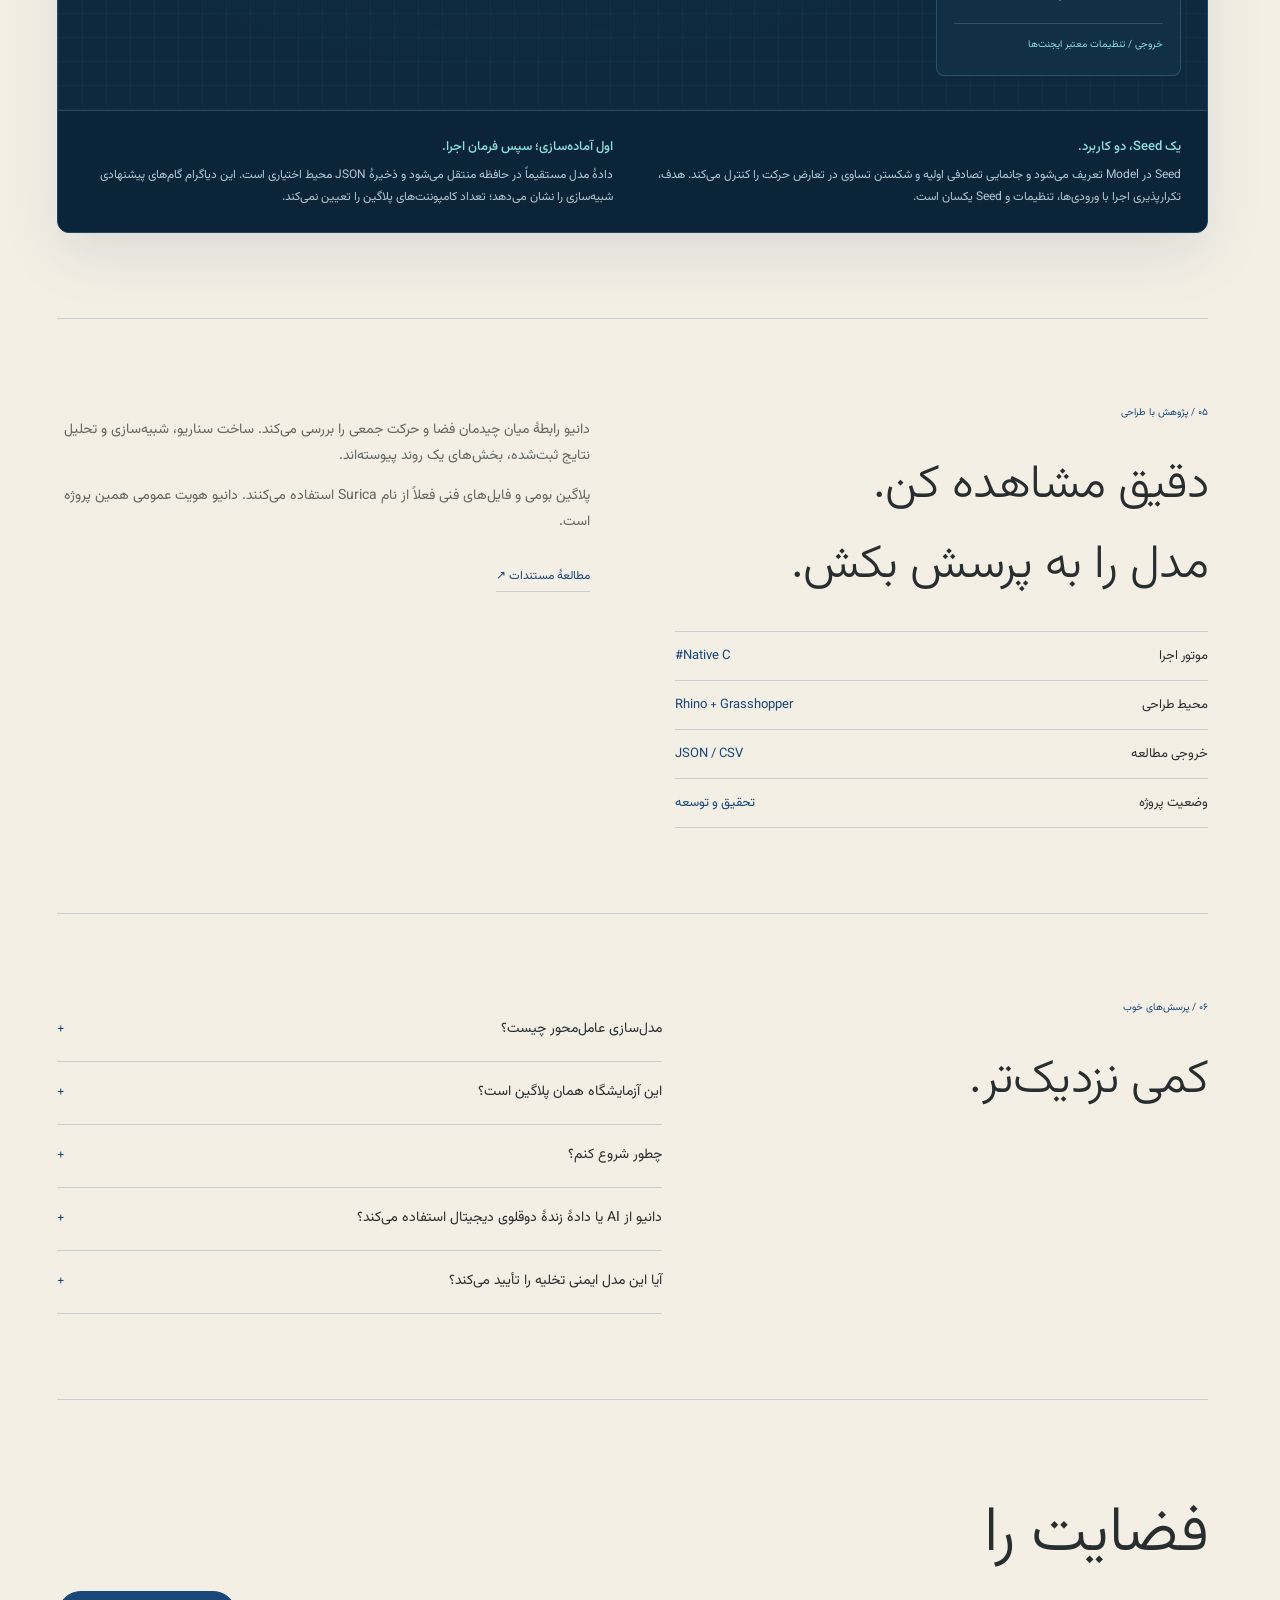
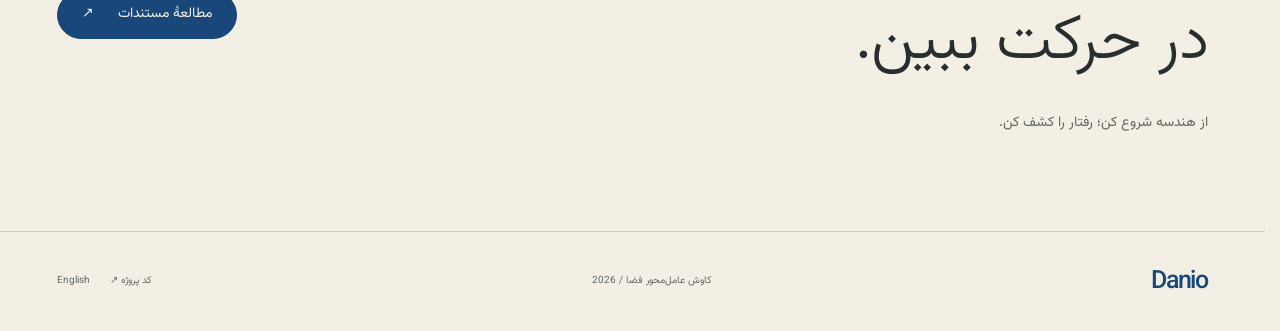
==== commit b13b4d60: "Add bilingual five-stage simulation architecture diagram" ====
--- a/fa/index.html
+++ b/fa/index.html
@@ -5,20 +5,38 @@
 <title>دانیو — فضا، عامل‌ها، الگوهای نوظهور</title><meta name="description" content="کاوش شبیه‌سازی عامل‌محور جمعیت در راینو و گرس‌هاپر؛ همراه با نمایش تعاملی حرکت و معرفی روند مطالعهٔ فضا."><meta name="theme-color" content="#f3efe5">
 <meta property="og:title" content="دانیو — فضا، عامل‌ها، الگوهای نوظهور"><meta property="og:description" content="کاوش شبیه‌سازی عامل‌محور جمعیت در راینو و گرس‌هاپر؛ همراه با نمایش تعاملی حرکت و معرفی روند مطالعهٔ فضا."><meta property="og:type" content="website">
 <link rel="icon" href="../assets/favicon.svg" type="image/svg+xml"><link rel="preload" href="../assets/fonts/Vazirmatn-variable.woff2" as="font" type="font/woff2" crossorigin><link rel="stylesheet" href="../assets/style.css">
-<link rel="alternate" hreflang="en" href="../en/"><script src="../assets/brand-intro.js" defer></script><script src="../assets/ambient.js" defer></script><script src="../assets/app.js" defer></script>
+<link rel="stylesheet" href="../assets/architecture.css">
+<link rel="alternate" hreflang="en" href="../en/"><script src="../assets/brand-intro.js" defer></script><script src="../assets/ambient.js" defer></script><script src="../assets/app.js" defer></script><script src="../assets/architecture.js" defer></script>
 </head>
 <body data-pause="توقف" data-resume="اجرا" data-running="در حال اجرا" data-paused="متوقف" data-complete="کامل شد">
 <a class="skip" href="#main">رفتن به محتوا</a>
 <div class="brand-masthead" aria-hidden="true"><img src="../assets/danio-wordmark.png" alt="" width="2172" height="724" fetchpriority="high"></div>
-<header class="site-header"><div class="wrap header-inner"><a class="brand" href="./" aria-label="Danio">Danio</a><nav id="navigation" class="navigation" aria-label="باز و بسته کردن منو"><a href="#system">سیستم</a><a href="#playground">آزمایشگاه</a><a href="#workflow">روند کار</a><a href="#research">پژوهش</a></nav><div class="nav-end"><a class="lang" aria-label="تغییر زبان به انگلیسی" lang="en" href="../en/">English</a><a class="nav-cta" href="#playground">کشف دانیو ↗</a><button class="menu-toggle" aria-label="باز و بسته کردن منو" aria-controls="navigation" aria-expanded="false">☰</button></div></div></header>
+<header class="site-header"><div class="wrap header-inner"><a class="brand" href="./" aria-label="Danio">Danio</a><nav id="navigation" class="navigation" aria-label="باز و بسته کردن منو"><a href="#system">سیستم</a><a href="#playground">آزمایشگاه</a><a href="#workflow">روند کار</a><a href="#architecture">معماری</a><a href="#research">پژوهش</a></nav><div class="nav-end"><a class="lang" aria-label="تغییر زبان به انگلیسی" lang="en" href="../en/">English</a><a class="nav-cta" href="#playground">کشف دانیو ↗</a><button class="menu-toggle" aria-label="باز و بسته کردن منو" aria-controls="navigation" aria-expanded="false">☰</button></div></div></header>
 <main id="main" class="wrap">
 <section class="hero"><div class="hero-copy"><h1>فضا در حرکت.</h1><p>شبیه‌سازی عامل‌محور حرکت جمعیت،<br>برای معماران.</p><div class="actions"><a class="button" href="#playground">کاوش دانیو<span class="button-dots" aria-hidden="true">•••</span></a><a class="text-link" href="#research">دربارهٔ پروژه</a></div><div class="hero-note">راینو + گرس‌هاپر</div></div><div class="hero-art"><div class="flow-heading"><span>۰۱ / حرکت جمعی</span><span>یک مطالعهٔ فضایی</span></div><div class="flow-plan"><canvas id="swarm" width="900" height="510" role="img" aria-label="جریان متقاطع عامل‌ها در یک پلان معماری چندمسیره"></canvas></div><div class="flow-caption"><span>مسیرهای متفاوت، یک حرکت جمعی</span><span class="flow-caption-note">Danio / ABM</span></div><div class="flow-controls"><button type="button" class="motion-toggle" aria-pressed="true"></button><span class="field-hint" id="field-hint">حرکت ماوس: هدایت · نگه‌داشتن: جمع‌شدن</span></div></div></section>
 <div class="strip"><span>بومی گرس‌هاپر</span><span>مدل‌سازی عامل‌محور</span><span>سناریوهای تکرارپذیر</span><span>نتایج قابل بازخوانی</span></div>
 <section class="section" id="system"><div class="eyebrow">۰۱ / سیستم</div><div class="section-heading reveal"><h2>سیستمی فکر کن.<br>برای حرکت طراحی کن.</h2><p>از یک عامل تا یک الگوی جمعی؛ هندسه، رفتار و تحلیل را در محیط طراحی به هم پیوند بده.</p></div><div class="features"><article class="feature reveal"><div class="feature-top"><span>01</span><span>↗</span></div><div class="mini-diagram"><svg viewBox="0 0 330 110" aria-hidden="true"><path d="M30 80 105 20 220 20 290 70 210 95 110 95Z M105 20v55l105 20V45L105 75 30 80 M210 45l80 25 M110 95v-20" fill="none" stroke="currentColor" stroke-width="1.2"/><path d="m85 70 30-23 55 0 35 24-45 18Z" fill="currentColor" opacity=".08"/></svg></div><h3>فضا، به سیستم تبدیل می‌شود.</h3><p>هندسهٔ مسطح راینو، موانع و نقاط خروج را به یک گراف قابل مسیریابی تبدیل کن. طرح تو، محیط حرکت می‌شود.</p></article><article class="feature reveal"><div class="feature-top"><span>02</span><span>↗</span></div><div class="mini-diagram"><svg viewBox="0 0 330 110" aria-hidden="true"><path d="M25 75h65l40-50h65l40 50h65 M90 75h60l45-50 M150 75h85" fill="none" stroke="currentColor" stroke-opacity=".3" stroke-dasharray="3 5"/><circle cx="35" cy="75" r="4" fill="currentColor"/><circle cx="70" cy="75" r="4" fill="currentColor"/><circle cx="105" cy="56" r="4" fill="currentColor"/><circle cx="125" cy="30" r="4" fill="currentColor"/><circle cx="160" cy="25" r="4" fill="currentColor"/><circle cx="195" cy="25" r="4" fill="currentColor"/><circle cx="215" cy="50" r="4" fill="currentColor"/><circle cx="245" cy="75" r="4" fill="currentColor"/><circle cx="280" cy="75" r="4" fill="currentColor"/><circle cx="125" cy="75" r="4" fill="currentColor"/><circle cx="165" cy="58" r="4" fill="currentColor"/></svg></div><h3>تصمیم‌ها، حرکت می‌سازند.</h3><p>جمعیت و سیاست مسیریابی را تعریف کن و حرکت هماهنگ عامل‌ها را در گام‌های هم‌زمان ببین.</p></article><article class="feature reveal"><div class="feature-top"><span>03</span><span>↗</span></div><div class="mini-diagram"><svg viewBox="0 0 330 110" aria-hidden="true"><path d="M30 15v75h270 M55 70l45-10 40 6 40-35 40 12 55-26" fill="none" stroke="currentColor" stroke-width="1.2"/><path d="M55 70l45-10 40 6 40-35 40 12 55-26v73H55Z" fill="currentColor" opacity=".06"/><path d="M55 38l45 5 40-15 40 25 40 5 55-17" fill="none" stroke="currentColor" stroke-opacity=".4" stroke-dasharray="4 5"/></svg></div><h3>حرکت، به شناخت می‌رسد.</h3><p>شاخص‌ها را بخوان، وضعیت‌های ثبت‌شده را بازبینی کن و اجراهای کامل و واجد شرایط را مقایسه کن. خروجی JSON و CSV بگیر.</p></article></div></section>
 <section class="lab-section" id="playground"><div class="eyebrow">۰۲ / آزمایشگاه تعاملی</div><div class="section-heading reveal"><h2>یک تغییر کوچک.<br>یک جریان متفاوت.</h2><p>جمعیت را تغییر بده. خروجی دیگری باز کن. مسیرها را دنبال کن و شکل‌گیری الگوهای جمعی را ببین.</p></div><div class="lab"><div class="lab-bar"><span><span class="live-dot"></span>DANIO / میدان عامل‌ها</span><span id="run-status">متوقف</span><span>بذر ۰۴۲</span></div><div class="lab-body"><div class="lab-stage"><canvas id="simulation" width="900" height="480" role="img" aria-label="نمایش مفهومی مسیر حرکت عامل‌ها به سمت خروجی‌ها"></canvas><div class="stage-caption">نمای بالا / مدل توضیحی</div></div><div class="lab-controls"><label class="control" for="population"><span class="control-line"><span>تعداد عامل‌ها</span><output id="population-value" for="population">80</output></span><input id="population" type="range" min="20" max="160" step="20" value="80"></label><label class="control" for="speed"><span class="control-line"><span>سرعت نمایش</span><output id="speed-value" for="speed">1×</output></span><input id="speed" type="range" min="1" max="4" value="1"></label><label class="control" for="scenario"><span>محیط</span><select id="scenario"><option value="single">یک خروجی</option><option value="dual">دو خروجی</option></select></label><div class="control"><span>نوع نمایش</span><div class="segmented" role="group" aria-label="نوع نمایش"><button data-view="agents" aria-pressed="true">عامل‌ها</button><button data-view="density" aria-pressed="false">تراکم</button></div></div><div class="lab-buttons"><button id="pause" type="button">اجرا</button><button id="reset" class="secondary" type="button">شروع دوباره ↻</button></div></div></div><div class="lab-bottom"><span><strong id="step-count">000</strong>گام مدل</span><span><strong id="remaining">80</strong>داخل فضا</span><span><strong id="exited">0</strong>خارج‌شده</span><span id="completion">0%</span></div></div><p class="demo-note">این دمو با مسیریابی ساده روی شبکه، صرفاً برای توضیح ایده است و مستقل از موتور بومی Danio / Surica اجرا می‌شود؛ زمان فیزیکی یا پیش‌بینی ایمنی ارائه نمی‌کند.</p><noscript><p class="demo-note">برای استفاده از دمو، جاوااسکریپت را فعال کن.</p></noscript></section>
 <section class="section" id="workflow"><div class="eyebrow">۰۳ / روند کار</div><div class="section-heading reveal"><h2>هندسهٔ تو.<br>یک نگاه تازه.</h2><p>به طراحی نزدیک بمان؛ از پلان تا یک مطالعهٔ ثبت‌شده، در محیط گرس‌هاپر.</p></div><div class="workflow"><article class="reveal"><span class="step-number">01 /</span><h3>تعریف فضا</h3><p>محیط را از هندسهٔ مسطح، موانع و نقاط خروج بساز.</p><div class="node-line" aria-hidden="true"></div></article><article class="reveal"><span class="step-number">02 /</span><h3>تعریف جمعیت</h3><p>موقعیت شروع، تعداد عامل‌ها و بذر تصادفی سناریو را تعیین کن.</p><div class="node-line" aria-hidden="true"></div></article><article class="reveal"><span class="step-number">03 /</span><h3>شبیه‌سازی</h3><p>حرکت هم‌زمان عامل‌ها را در گرس‌هاپر اجرا، متوقف و مشاهده کن.</p><div class="node-line" aria-hidden="true"></div></article><article class="reveal"><span class="step-number">04 /</span><h3>شناخت الگو</h3><p>شاخص‌ها را بخوان، اجراهای کامل را مقایسه کن و نتیجه را ذخیره کن.</p><div class="node-line" aria-hidden="true"></div></article></div></section>
-<section class="section research" id="research"><div class="reveal"><div class="eyebrow">۰۴ / پژوهش با طراحی</div><h2>دقیق مشاهده کن.<br>مدل را به پرسش بکش.</h2><div class="research-list"><div><span>موتور اجرا</span><span>Native C#</span></div><div><span>محیط طراحی</span><span>Rhino + Grasshopper</span></div><div><span>خروجی مطالعه</span><span>JSON / CSV</span></div><div><span>وضعیت پروژه</span><span>تحقیق و توسعه</span></div></div></div><div class="reveal"><p>دانیو رابطهٔ میان چیدمان فضا و حرکت جمعی را بررسی می‌کند. ساخت سناریو، شبیه‌سازی و تحلیل نتایج ثبت‌شده، بخش‌های یک روند پیوسته‌اند.</p><p>پلاگین بومی و فایل‌های فنی فعلاً از نام Surica استفاده می‌کنند. دانیو هویت عمومی همین پروژه است.</p><div class="actions"><a class="text-link" href="https://github.com/imahdiehm/danio/blob/main/plugin/README.md">مطالعهٔ مستندات ↗</a></div></div></section>
-<section class="section faq-layout"><div><div class="eyebrow">۰۵ / پرسش‌های خوب</div><h2>کمی نزدیک‌تر.</h2></div><div><details><summary>مدل‌سازی عامل‌محور چیست؟</summary><p>در این روش، افراد به‌صورت عامل‌هایی با قواعد محلی نمایش داده می‌شوند. تعامل آن‌ها با محیط و یکدیگر، الگوهای جمعی قابل مطالعه ایجاد می‌کند.</p></details><details><summary>این آزمایشگاه همان پلاگین است؟</summary><p>خیر. این نمایش مرورگر برای توضیح ایده از یک شبکهٔ کوچک و مسیریابی ساده استفاده می‌کند. پلاگین بومی C#، سیاست شبیه‌سازی، ثبت نتایج، شاخص‌ها و روش‌های ارزیابی خودش را دارد.</p></details><details><summary>چطور شروع کنم؟</summary><p>راهنمای فنی، ساخت فایل واحد Surica.gha و بارگذاری آن در گرس‌هاپر را توضیح می‌دهد. ساخت نسخهٔ فعلی به ویندوز، SDK دات‌نت و SDK نصب‌شدهٔ راینو نیاز دارد. این سایت دانلود عمومی فایل آماده ارائه نمی‌کند.</p></details><details><summary>دانیو از AI یا دادهٔ زندهٔ دوقلوی دیجیتال استفاده می‌کند؟</summary><p>روند بومی فعلی بر عامل‌های قاعده‌محور و نتایج ثبت‌شدهٔ شبیه‌سازی استوار است. نمای متحرک پلان، تصویری مفهومی است؛ استنتاج یادگیری ماشین، اتصال حسگر یا همگام‌سازی زنده با فضای فیزیکی در آن وجود ندارد.</p></details><details><summary>آیا این مدل ایمنی تخلیه را تأیید می‌کند؟</summary><p>این پروژه برای پژوهش و کاوش سناریوهاست. استفاده از نتایج در تصمیم‌های ایمنی، به کالیبراسیون فیزیکی و اعتبارسنجی مستقل رفتار نیاز دارد.</p></details></div></section>
+<section class="section architecture" id="architecture" aria-labelledby="architecture-title">
+<div class="eyebrow">۰۴ / معماری شبیه‌سازی</div>
+<div class="section-heading architecture-heading"><h2 id="architecture-title">معماری شبیه‌سازی.<br>در پنج گام.</h2><div class="architecture-intro"><span class="architecture-status">معماری پیشنهادی</span><p>پنج گام از تعریف محیط تا تحلیل نتیجه، بر پایهٔ مدل فعلی پایتون. هر گام می‌تواند با یک یا چند کامپوننت پیاده‌سازی شود.</p></div></div>
+<figure class="architecture-figure" data-motion="paused" aria-labelledby="architecture-title" aria-describedby="architecture-caption">
+<div class="architecture-bar"><button class="architecture-motion" type="button" aria-pressed="false" hidden>توقف حرکت دیاگرام</button><span>دانیو / مسیر شبیه‌سازی</span><span>آماده‌سازی ← اعتبارسنجی ← اجرا ← تحلیل</span></div>
+<div class="architecture-flow">
+<div class="architecture-sources">
+<article class="architecture-node"><header><span>۰۱ / ورودی</span><span>فضا</span></header><svg class="architecture-art art-environment" viewBox="0 0 240 130" aria-hidden="true"><path class="art-grid" d="M20 25h200M20 45h200M20 65h200M20 85h200M20 105h200M40 15v100M60 15v100M80 15v100M100 15v100M120 15v100M140 15v100M160 15v100M180 15v100M200 15v100"/><path class="art-wall" d="M20 115V15h200v40m0 25v35H20M80 15v50h60M160 65v50"/><path class="art-block" d="M40 35h20v40H40zM100 85h40v20h-40z"/><path class="art-route" d="M50 95h30V75h70V55h50l20 10"/><circle class="art-agent" cx="50" cy="95" r="4"/><path class="art-exit" d="M216 59l8 6-8 6"/></svg><h3><bdi>Environment</bdi></h3><p class="architecture-role">از هندسه به گرید قابل مسیریابی.</p><ul><li>محدوده، دیوار، مانع، خروجی و زون</li><li>اندازهٔ گرید و اعتبارسنجی هندسه</li><li>اتصال سلول‌ها و دسترسی خروجی‌ها</li></ul><span class="architecture-port">خروجی / محیط معتبر</span><span class="architecture-export">ذخیرهٔ اختیاری / <bdi>Environment JSON</bdi></span></article>
+<article class="architecture-node"><header><span>۰۲ / ورودی</span><span>رفتار</span></header><svg class="architecture-art art-agents" viewBox="0 0 240 130" aria-hidden="true"><ellipse class="art-orbit" cx="120" cy="65" rx="91" ry="48"/><ellipse class="art-grid" cx="120" cy="65" rx="61" ry="30"/><path class="art-grid" d="M43 41l50 6 27 18 42-21 36 39M65 90l28-43 16 54 53-57 5 54M43 41l22 49 44 11 58-3 31-15"/><g class="art-agent"><circle cx="43" cy="41" r="4"/><circle cx="65" cy="90" r="4"/><circle cx="93" cy="47" r="5"/><circle cx="109" cy="101" r="4"/><circle cx="162" cy="44" r="4"/><circle cx="167" cy="98" r="4"/><circle cx="198" cy="83" r="4"/></g><circle class="art-core" cx="120" cy="65" r="9"/><circle class="art-orbit" cx="120" cy="65" r="19"/></svg><h3><bdi>Agents</bdi></h3><p class="architecture-role">تنظیمات فعلی ایجنت‌ها.</p><ul><li>ویژگی‌های پشتیبانی‌شده در مدل پایتون</li><li>اعتبارسنجی مقادیر پارامترها</li></ul><span class="architecture-port">خروجی / تنظیمات معتبر ایجنت‌ها</span></article>
+</div>
+<article class="architecture-node architecture-model architecture-connected"><header><span>۰۳ / ترکیب</span><span>مدل</span></header><svg class="architecture-art art-model" viewBox="0 0 240 170" aria-hidden="true"><ellipse class="art-orbit" cx="120" cy="88" rx="109" ry="67"/><path class="art-layer art-layer-bottom" d="M32 107l88-45 88 45-88 45z"/><path class="art-layer art-layer-middle" d="M32 81l88-45 88 45-88 45z"/><path class="art-layer art-layer-top" d="M32 55l88-45 88 45-88 45z"/><path class="art-grid" d="M61 40l88 45M90 25l88 45M61 70l88-45M90 85l88-45M32 55v52m88-7v52m88-97v52"/><path class="art-route" d="M77 55l43-22 43 22-43 22z"/><g class="art-agent"><circle cx="91" cy="55" r="3"/><circle cx="120" cy="40" r="3"/><circle cx="148" cy="55" r="3"/><circle cx="120" cy="70" r="3"/></g><path class="art-core-line" d="M120 55v71"/><circle class="art-core" cx="120" cy="55" r="7"/><circle class="art-agent" cx="120" cy="126" r="5"/></svg><h3><bdi>Model</bdi></h3><p class="architecture-role">مدلی کامل و آمادهٔ اجرا.</p><span class="architecture-seed">Seed</span><ul><li>تعداد ایجنت در هر زون</li><li>روش جانمایی و موقعیت‌های اولیه</li><li>تنظیمات شبیه‌سازی</li><li>اعتبارسنجی نهایی و پیش‌نمایش شروع</li></ul><span class="architecture-port">خروجی / مدل آماده</span></article>
+<article class="architecture-node architecture-connected"><header><span>۰۴ / اجرا</span><span>فرمان شروع ↗</span></header><svg class="architecture-art art-run" viewBox="0 0 240 130" aria-hidden="true"><path class="art-grid" d="M20 20v90h200M20 90h200M20 70h200M20 50h200M20 30h200M60 20v90M100 20v90M140 20v90M180 20v90M220 20v90"/><path class="art-wall" d="M85 20v45h45m30 20v25"/><path class="art-trail" d="M30 90h30V75h85V35h70M40 40h25v45h120V65h30M30 105h110V95h60V80h15"/><path class="art-route" d="M30 90h30V75h85V35h70"/><g class="art-agent"><circle cx="60" cy="90" r="4"/><circle cx="105" cy="75" r="4"/><circle cx="145" cy="55" r="4"/><circle cx="185" cy="85" r="4"/></g><path class="art-exit" d="M209 29l7 6-7 6M209 59l7 6-7 6"/></svg><h3><bdi>Run</bdi></h3><p class="architecture-role">شروع فقط با فرمان مشخص.</p><ul><li>اجرای مدل معتبر</li><li>حل تساوی در تعارض حرکت با همان Seed</li><li>ثبت نتایج و علت پایان</li></ul><span class="architecture-port">خروجی / پوشهٔ اجرا: CSV، تنظیمات، Seed و وضعیت پایان</span></article>
+<article class="architecture-node architecture-connected"><header><span>۰۵ / تحلیل</span><span>نتایج</span></header><svg class="architecture-art art-analysis" viewBox="0 0 240 130" aria-hidden="true"><path class="art-grid" d="M20 25h200M20 50h200M20 75h200M20 100h200"/><path class="art-wall" d="M20 15v95h200"/><path class="art-bars" d="M39 110V83h20v27m20 0V68h20v42m20 0V50h20v60m20 0V39h20v71m20 0V24h20v86"/><path class="art-trail" d="M30 36l40 8 40 18 40 8 60 18"/><path class="art-route" d="M30 95l40-14 40-22 40-23 60-19"/><g class="art-agent"><circle cx="30" cy="95" r="3"/><circle cx="70" cy="81" r="3"/><circle cx="110" cy="59" r="3"/><circle cx="150" cy="36" r="3"/><circle cx="210" cy="17" r="4"/></g></svg><h3><bdi>Result Analyzer</bdi></h3><p class="architecture-role">از نتایج ثبت‌شده به شناخت.</p><ul><li>خواندن پوشهٔ نتایج آلترناتیوها</li><li>انجام تحلیل‌های موجود</li><li>مقایسهٔ نتایج و وضعیت تکمیل اجراها</li></ul><span class="architecture-port">خروجی / شاخص‌ها و مقایسه‌ها</span></article>
+</div>
+<figcaption class="architecture-caption" id="architecture-caption"><p><strong>یک Seed، دو کاربرد.</strong>Seed در Model تعریف می‌شود و جانمایی تصادفی اولیه و شکستن تساوی در تعارض حرکت را کنترل می‌کند. هدف، تکرارپذیری اجرا با ورودی‌ها، تنظیمات و Seed یکسان است.</p><p><strong>اول آماده‌سازی؛ سپس فرمان اجرا.</strong>دادهٔ مدل مستقیماً در حافظه منتقل می‌شود و ذخیرهٔ JSON محیط اختیاری است. این دیاگرام گام‌های پیشنهادی شبیه‌سازی را نشان می‌دهد؛ تعداد کامپوننت‌های پلاگین را تعیین نمی‌کند.</p></figcaption>
+</figure>
+</section>
+<section class="section research" id="research"><div class="reveal"><div class="eyebrow">۰۵ / پژوهش با طراحی</div><h2>دقیق مشاهده کن.<br>مدل را به پرسش بکش.</h2><div class="research-list"><div><span>موتور اجرا</span><span>Native C#</span></div><div><span>محیط طراحی</span><span>Rhino + Grasshopper</span></div><div><span>خروجی مطالعه</span><span>JSON / CSV</span></div><div><span>وضعیت پروژه</span><span>تحقیق و توسعه</span></div></div></div><div class="reveal"><p>دانیو رابطهٔ میان چیدمان فضا و حرکت جمعی را بررسی می‌کند. ساخت سناریو، شبیه‌سازی و تحلیل نتایج ثبت‌شده، بخش‌های یک روند پیوسته‌اند.</p><p>پلاگین بومی و فایل‌های فنی فعلاً از نام Surica استفاده می‌کنند. دانیو هویت عمومی همین پروژه است.</p><div class="actions"><a class="text-link" href="https://github.com/imahdiehm/danio/blob/main/plugin/README.md">مطالعهٔ مستندات ↗</a></div></div></section>
+<section class="section faq-layout"><div><div class="eyebrow">۰۶ / پرسش‌های خوب</div><h2>کمی نزدیک‌تر.</h2></div><div><details><summary>مدل‌سازی عامل‌محور چیست؟</summary><p>در این روش، افراد به‌صورت عامل‌هایی با قواعد محلی نمایش داده می‌شوند. تعامل آن‌ها با محیط و یکدیگر، الگوهای جمعی قابل مطالعه ایجاد می‌کند.</p></details><details><summary>این آزمایشگاه همان پلاگین است؟</summary><p>خیر. این نمایش مرورگر برای توضیح ایده از یک شبکهٔ کوچک و مسیریابی ساده استفاده می‌کند. پلاگین بومی C#، سیاست شبیه‌سازی، ثبت نتایج، شاخص‌ها و روش‌های ارزیابی خودش را دارد.</p></details><details><summary>چطور شروع کنم؟</summary><p>راهنمای فنی، ساخت فایل واحد Surica.gha و بارگذاری آن در گرس‌هاپر را توضیح می‌دهد. ساخت نسخهٔ فعلی به ویندوز، SDK دات‌نت و SDK نصب‌شدهٔ راینو نیاز دارد. این سایت دانلود عمومی فایل آماده ارائه نمی‌کند.</p></details><details><summary>دانیو از AI یا دادهٔ زندهٔ دوقلوی دیجیتال استفاده می‌کند؟</summary><p>روند بومی فعلی بر عامل‌های قاعده‌محور و نتایج ثبت‌شدهٔ شبیه‌سازی استوار است. نمای متحرک پلان، تصویری مفهومی است؛ استنتاج یادگیری ماشین، اتصال حسگر یا همگام‌سازی زنده با فضای فیزیکی در آن وجود ندارد.</p></details><details><summary>آیا این مدل ایمنی تخلیه را تأیید می‌کند؟</summary><p>این پروژه برای پژوهش و کاوش سناریوهاست. استفاده از نتایج در تصمیم‌های ایمنی، به کالیبراسیون فیزیکی و اعتبارسنجی مستقل رفتار نیاز دارد.</p></details></div></section>
 <section class="closing reveal"><div><h2>فضایت را<br>در حرکت ببین.</h2><p>از هندسه شروع کن؛ رفتار را کشف کن.</p></div><a class="button" href="https://github.com/imahdiehm/danio/blob/main/plugin/README.md">مطالعهٔ مستندات <span aria-hidden="true">↗</span></a></section>
 </main><footer class="wrap footer"><a class="brand" href="#main">Danio</a><span>کاوش عامل‌محور فضا / 2026</span><div class="footer-links"><a href="https://github.com/imahdiehm/danio">کد پروژه ↗</a><a href="../en/" lang="en">English</a></div></footer>
 </body></html>
--- a/assets/architecture.css
+++ b/assets/architecture.css
@@ -0,0 +1,123 @@
+/* Proposed plugin architecture: semantic content and CSS-only connectors. */
+.architecture-heading{align-items:start}
+.architecture-intro{max-width:380px}
+.architecture-intro p{font-size:14px;color:var(--muted);margin:16px 0 0}
+.architecture-status{display:inline-flex;align-items:center;gap:8px;padding:5px 12px;border:1px solid var(--line);border-radius:30px;font-size:11px;color:var(--blue)}
+.architecture-status:before{content:'';width:6px;height:6px;border:1px solid currentColor;border-radius:50%}
+.architecture-figure{margin:0}
+.architecture-bar{display:flex;justify-content:space-between;gap:16px;padding-block:16px;border-block:1px solid var(--line);font-size:10px;color:var(--blue)}
+.architecture-bar span:last-child{color:var(--muted)}
+.architecture-flow{--wire:32px;display:grid;grid-template-columns:1fr 1.08fr 1fr 1fr;gap:var(--wire);align-items:center;padding:36px 0;direction:ltr}
+.architecture-sources{display:grid;gap:24px;position:relative}
+.architecture-sources:after{content:'';position:absolute;inset-block:25%;inset-inline-end:-16px;width:16px;border:1px solid var(--blue);border-inline-start:0}
+.architecture-node{position:relative;min-width:0;border:1px solid var(--line);border-radius:6px;padding:22px 20px;background:var(--panel)}
+.architecture-node header{display:flex;align-items:center;justify-content:space-between;gap:8px;color:var(--blue);font-size:10px}
+.architecture-node h3{font-size:20px;line-height:1.4;font-weight:450;letter-spacing:-.5px;margin:17px 0 6px;color:var(--blue);overflow-wrap:anywhere}
+.architecture-node .architecture-role{font-size:12px;color:var(--muted);margin:0 0 16px}
+.architecture-node ul{list-style:none;padding:0;margin:0;font-size:12px;line-height:1.9}
+.architecture-node li{position:relative;padding-inline-start:12px;margin-block:5px}
+.architecture-node li:before{content:'';position:absolute;inset-inline-start:0;top:.85em;width:3px;height:3px;background:currentColor;border-radius:50%}
+.architecture-port{display:block;border-top:1px solid var(--line);padding-top:12px;margin-top:18px;font-size:10px;color:var(--blue)}
+.architecture-export{display:block;font-size:10px;color:var(--muted);border-top:1px dashed var(--line);margin-top:12px;padding-top:10px}
+.architecture-connected:before{content:'';position:absolute;inset-inline-start:calc(-1 * var(--wire) - 1px);top:50%;width:var(--wire);border-top:1px solid var(--blue)}
+.architecture-connected:after{content:'';position:absolute;inset-inline-start:-6px;top:calc(50% - 3px);width:6px;height:6px;border-top:1px solid var(--blue);border-right:1px solid var(--blue);transform:rotate(45deg)}
+.architecture-model{background:var(--blue);border-color:var(--blue);color:var(--paper)}
+.architecture-model header,.architecture-model h3,.architecture-model .architecture-role,.architecture-model .architecture-port{color:var(--paper)}
+.architecture-model .architecture-port{border-color:#f3efe550}
+.architecture-seed{display:inline-block;padding:3px 9px;border:1px solid #f3efe550;border-radius:3px;font-size:11px;direction:ltr;margin-bottom:9px}
+.architecture-caption{display:grid;grid-template-columns:1fr 1fr;gap:32px;border-top:1px solid var(--line);padding-top:22px}
+.architecture-caption p{font-size:12px;color:var(--muted);margin:0}
+.architecture-caption strong{display:block;font-size:13px;font-weight:500;color:var(--blue);margin-bottom:5px}
+[dir=rtl] .architecture-node{direction:rtl}
+[dir=rtl] .architecture-node h3{letter-spacing:0;text-align:start}
+[dir=rtl] .architecture-node h3 bdi{display:block;direction:ltr}
+[dir=rtl] .architecture-flow{direction:rtl}
+[dir=rtl] .architecture-connected:after{transform:rotate(-135deg)}
+@media(max-width:1100px){
+ .architecture-flow{grid-template-columns:1fr;gap:32px;max-width:660px;margin-inline:auto}
+ .architecture-sources{grid-template-columns:1fr 1fr;gap:20px}
+ .architecture-sources:after{inset-inline:25%;inset-block:auto -16px;width:auto;height:16px;border:1px solid var(--blue);border-top:0}
+ .architecture-connected:before{inset-inline-start:50%;top:-33px;width:0;height:32px;border-top:0;border-inline-start:1px solid var(--blue)}
+ .architecture-connected:after{inset-inline-start:calc(50% - 3px);top:-6px;transform:rotate(135deg)}
+ [dir=rtl] .architecture-connected:after{transform:rotate(135deg);inset-inline-start:calc(50% - 3px)}
+ .architecture-model ul{display:grid;grid-template-columns:1fr 1fr;gap:0 20px}
+}
+@media(max-width:480px){
+ .architecture-sources{gap:12px}
+ .architecture-node{padding:18px 14px}
+ .architecture-sources .architecture-node{padding:16px 12px}
+ .architecture-node h3{font-size:19px}
+ .architecture-sources .architecture-node h3{font-size:17px}
+ .architecture-node header{font-size:9px}
+ .architecture-node ul,.architecture-node .architecture-role{font-size:11px}
+ .architecture-model ul{grid-template-columns:1fr}
+ .architecture-caption{grid-template-columns:1fr;gap:20px}
+ .architecture-bar{flex-wrap:wrap;font-size:9px;gap:6px}
+}
+
+/* A blueprint field connects spatial, behavioral and analytical representations. */
+.architecture-figure{--signal:#8edee0;--signal-soft:#8edee035;--diagram-text:#f3efe5;--diagram-muted:#b4c7d1;--diagram-line:#8edee035;color:var(--diagram-text);background:#0e293e;border:1px solid #194779;border-radius:12px;overflow:hidden;box-shadow:0 22px 60px #0e293e18}
+.architecture-bar{padding:18px 26px;color:var(--signal);border-color:var(--diagram-line);align-items:center;flex-wrap:wrap;position:relative}
+.architecture-bar span:last-child{color:var(--diagram-muted)}
+.architecture-motion{order:3;border:1px solid var(--diagram-line);border-radius:30px;background:transparent;color:var(--signal);padding:5px 12px;font-size:10px}
+.architecture-motion:hover{border-color:var(--signal)}
+.architecture-motion[hidden]{display:none}
+.architecture-flow{padding:34px 26px;position:relative;isolation:isolate;background-image:radial-gradient(ellipse at 40% 50%,#28778a24,transparent 65%),linear-gradient(#8edee008 1px,transparent 1px),linear-gradient(90deg,#8edee008 1px,transparent 1px);background-size:auto,24px 24px,24px 24px}
+.architecture-node{background:#123147e8;border-color:var(--diagram-line);border-radius:8px;padding:20px 17px;transition:border-color .25s,box-shadow .25s}
+.architecture-node:hover{border-color:#8edee090;box-shadow:0 0 24px #8edee012}
+.architecture-node header,.architecture-node h3,.architecture-port{color:var(--signal)}
+.architecture-node h3{margin-top:12px;font-size:22px;color:var(--diagram-text)}
+.architecture-node .architecture-role,.architecture-export{color:var(--diagram-muted)}
+.architecture-port,.architecture-export{border-color:var(--diagram-line)}
+.architecture-node ul{color:var(--diagram-text)}
+.architecture-node li:before{background:var(--signal)}
+.architecture-model{background:linear-gradient(145deg,#204e63,#15394e);border-color:#8edee080;box-shadow:0 0 45px #8edee00d}
+.architecture-model:after{box-shadow:0 0 14px #8edee060}
+.architecture-model header,.architecture-model .architecture-port{color:var(--signal)}
+.architecture-model .architecture-role{color:var(--diagram-muted)}
+.architecture-model .architecture-port{border-color:var(--diagram-line)}
+.architecture-seed{color:#f3cc8e;border-color:#f3cc8e65;background:#f3cc8e0c;border-radius:20px}
+.architecture-sources:after,.architecture-connected:before,.architecture-connected:after{border-color:var(--signal)}
+.architecture-connected:before{border-top:0;height:1px;background:repeating-linear-gradient(90deg,var(--signal) 0 4px,transparent 4px 8px);animation:architecture-transfer 1.8s linear infinite;animation-play-state:paused}
+[dir=rtl] .architecture-connected:before{animation-direction:reverse}
+.architecture-caption{padding:24px 26px;border-color:var(--diagram-line);background:#0c2437;gap:40px}
+.architecture-caption p{color:var(--diagram-muted)}
+.architecture-caption strong{color:var(--signal)}
+.architecture-art{display:block;width:100%;height:116px;margin:12px 0 4px;overflow:visible;direction:ltr;fill:none;stroke-linejoin:round;stroke-linecap:round}
+.art-model{height:157px;filter:drop-shadow(0 4px 14px #8edee015)}
+.art-grid{stroke:#8edee025;stroke-width:.8}
+.art-wall{stroke:#b4d2dc;stroke-width:1.8}
+.art-block{fill:#8edee020;stroke:#8edee080;stroke-width:1}
+.art-route{stroke:var(--signal);stroke-width:1.8;stroke-dasharray:5 5;animation:architecture-route 3s linear infinite;animation-play-state:paused}
+.art-agent{fill:var(--signal);stroke:none}
+.art-core{fill:#f3cc8e;stroke:#f3cc8e40;stroke-width:9}
+.art-core-line{stroke:#f3cc8e;stroke-width:1;stroke-dasharray:3 4}
+.art-exit{stroke:#f3cc8e;stroke-width:2}
+.art-orbit{stroke:#8edee045;stroke-width:1;stroke-dasharray:3 7}
+.art-trail{stroke:#b4c7d160;stroke-width:1.5}
+.art-layer{stroke:#8edee080;stroke-width:1}
+.art-layer-bottom{fill:#8edee008}.art-layer-middle{fill:#8edee00e}.art-layer-top{fill:#1c4a60}
+.art-bars{fill:#8edee018;stroke:#8edee060;stroke-width:1}
+.architecture-figure[data-motion=running] .art-route,.architecture-figure[data-motion=running] .architecture-connected:before{animation-play-state:running}
+@keyframes architecture-transfer{to{background-position:32px 0}}
+@keyframes architecture-route{to{stroke-dashoffset:-60}}
+@media(max-width:1100px){
+ .architecture-flow{max-width:none;margin:0;padding:32px clamp(18px,7vw,80px)}
+ .architecture-art{height:120px}.art-model{height:160px}
+ .architecture-connected:before{width:1px;height:32px;background:repeating-linear-gradient(0deg,var(--signal) 0 4px,transparent 4px 8px);border:0;animation-name:architecture-transfer-vertical}
+ .architecture-sources:after{border-color:var(--signal)}
+ [dir=rtl] .architecture-connected:before{animation-direction:normal}
+}
+@keyframes architecture-transfer-vertical{to{background-position:0 32px}}
+@media(max-width:480px){
+ .architecture-flow{padding:26px 14px}
+ .architecture-node{padding:18px 16px}
+ .architecture-sources .architecture-node{padding:15px 11px}
+ .architecture-sources .architecture-art{height:78px}
+ .architecture-node h3{font-size:21px}
+ .architecture-sources .architecture-node h3{font-size:16px;letter-spacing:-.4px}
+ .architecture-node ul,.architecture-node .architecture-role{font-size:12px}
+ .architecture-sources .architecture-node ul,.architecture-sources .architecture-role{font-size:11px}
+ .architecture-bar,.architecture-caption{padding:18px}
+}
+@media(prefers-reduced-motion:reduce){.architecture-art *,.architecture-connected:before{animation:none!important}.architecture-node{transition:none}}
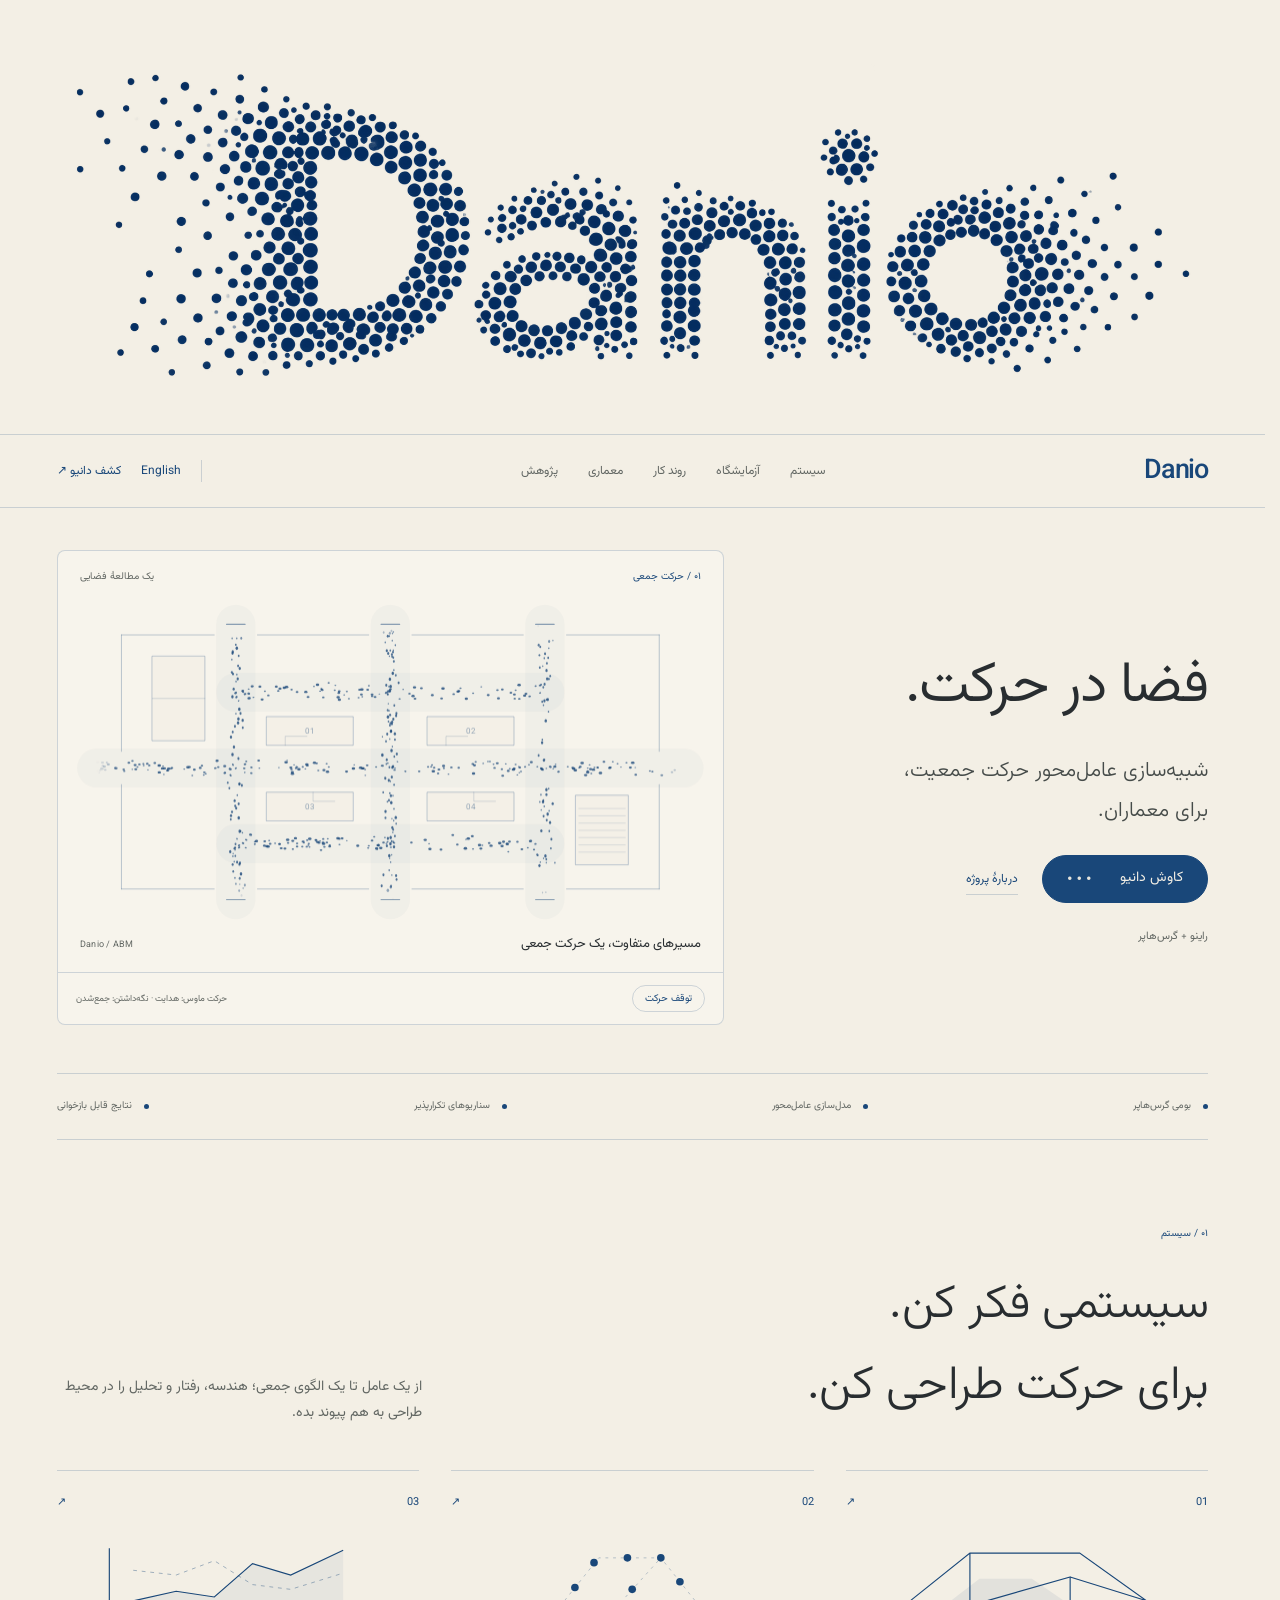
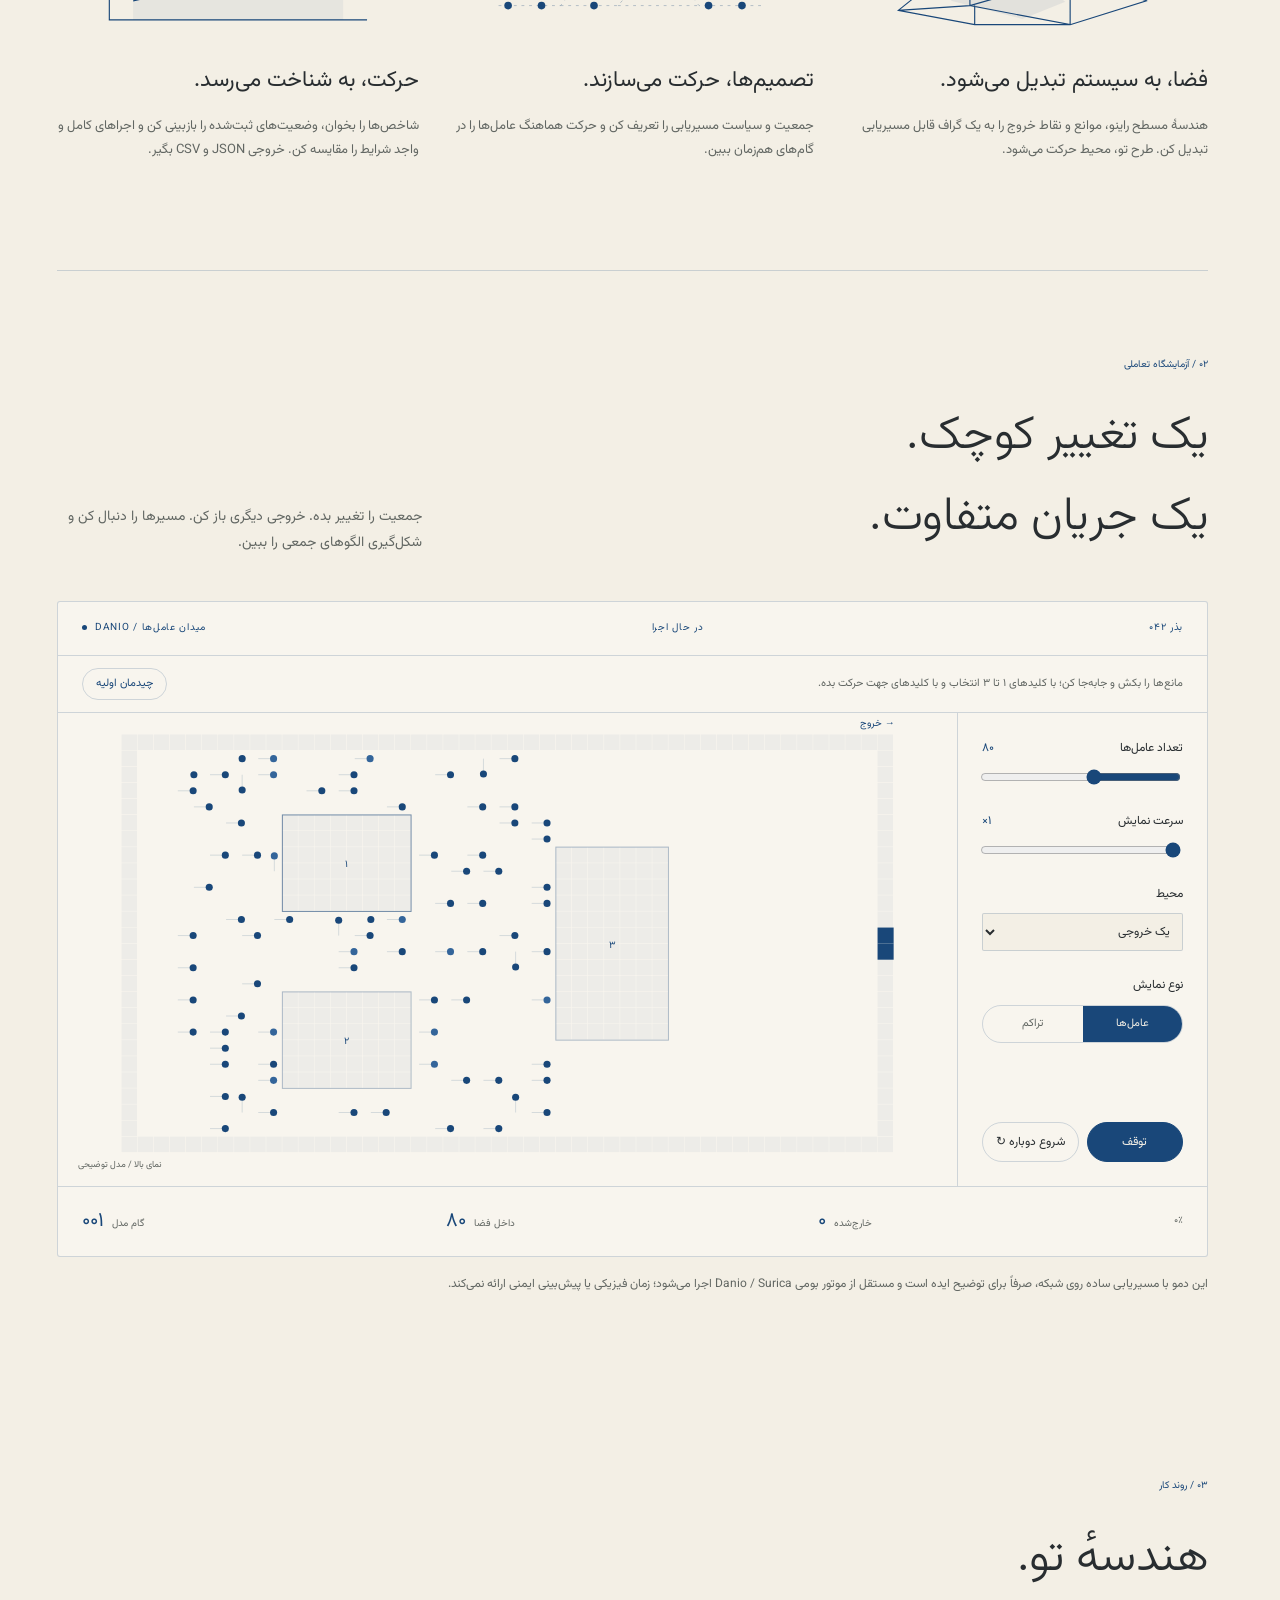
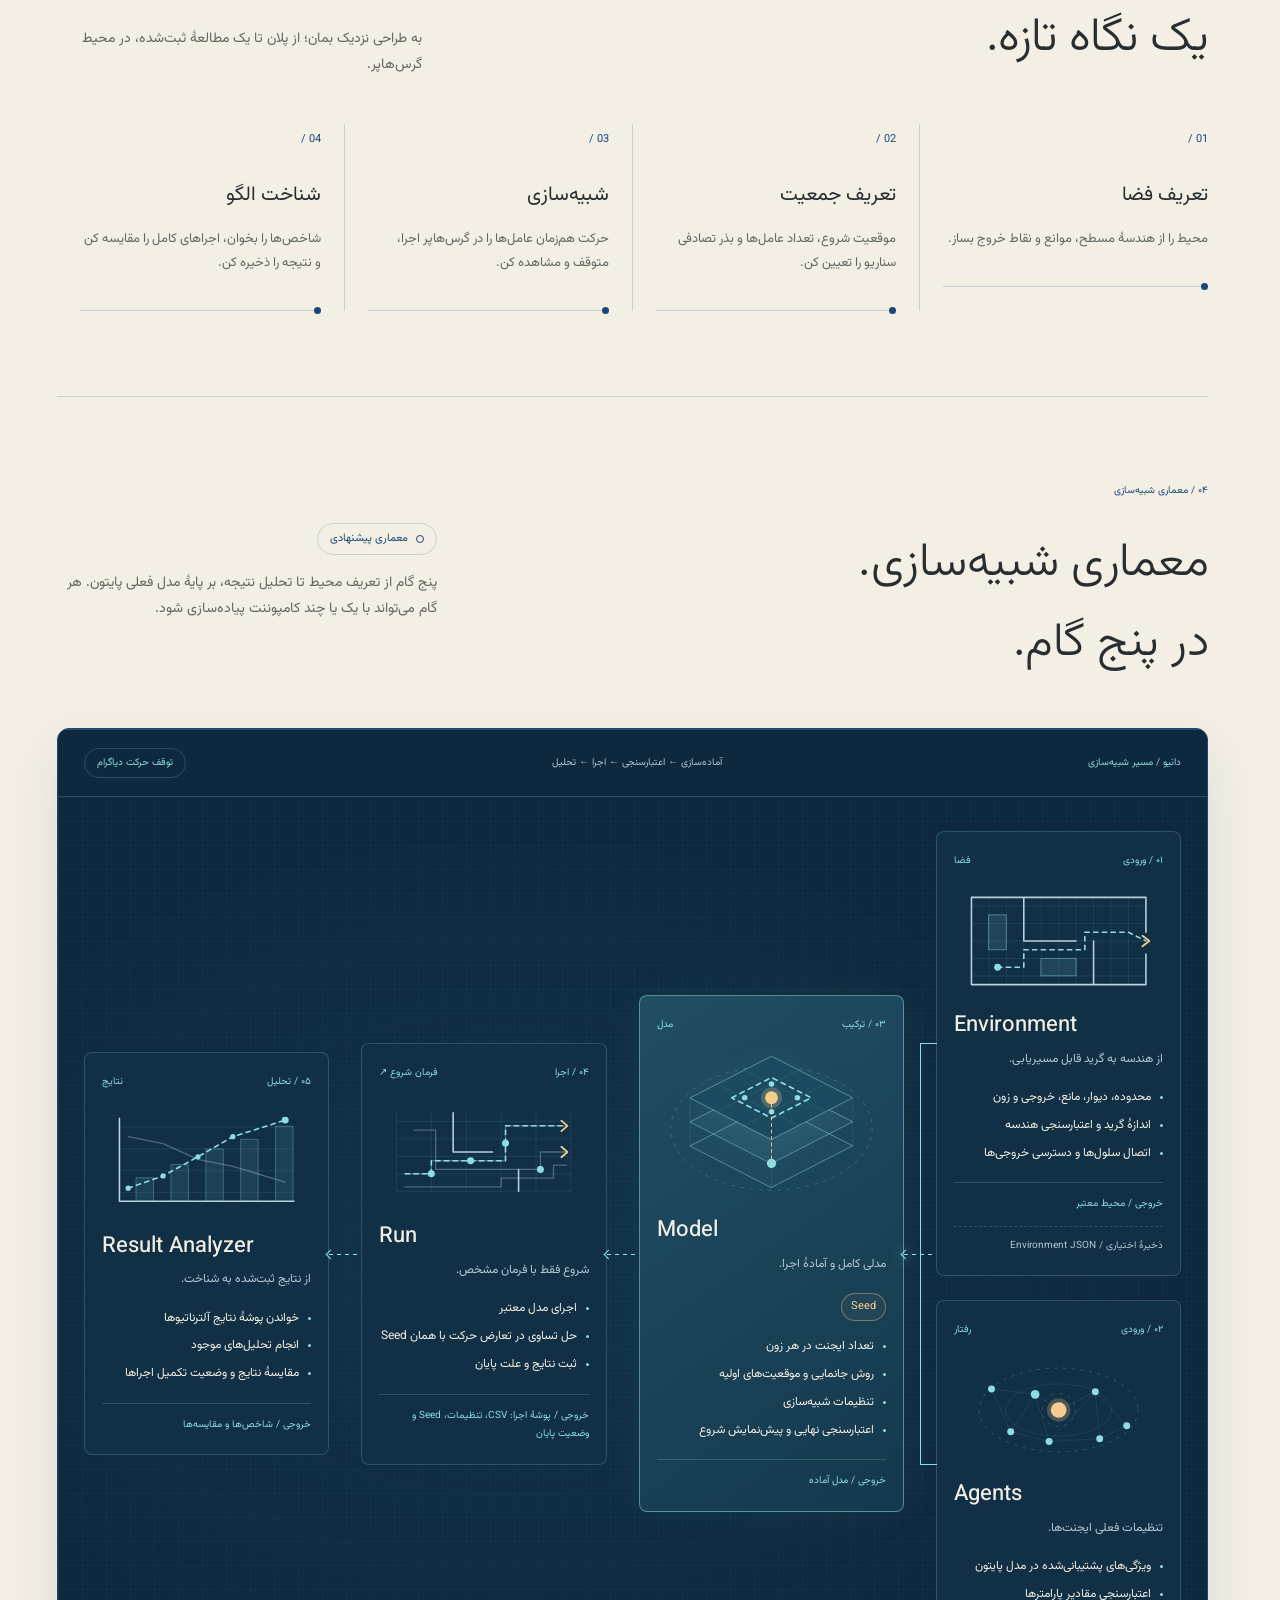
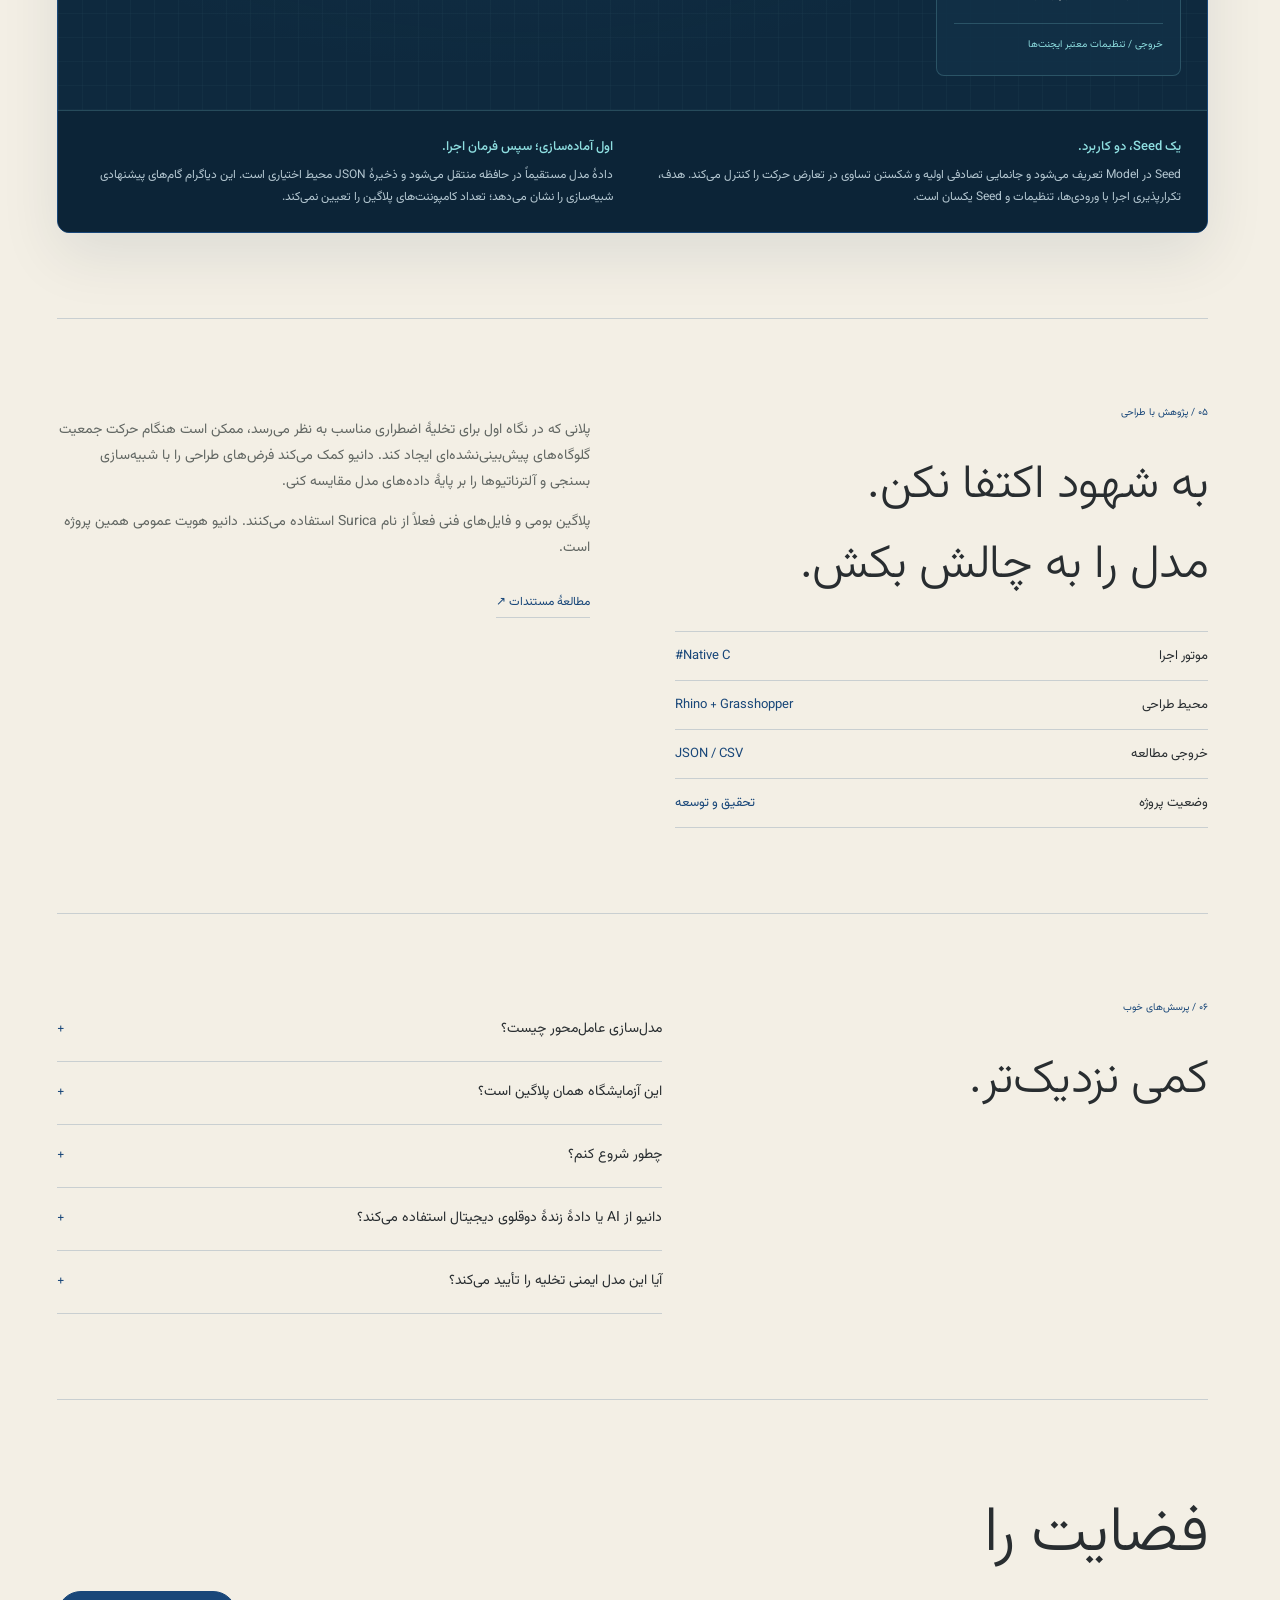
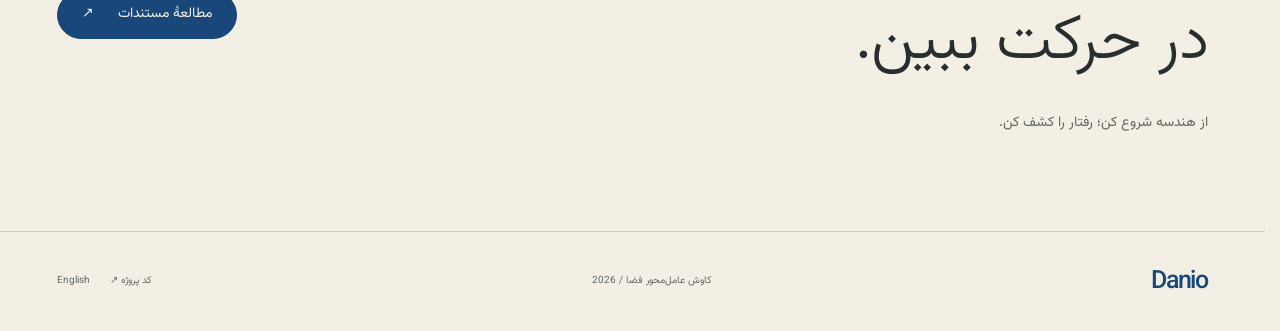
==== commit 5d08464b: "Refine research copy around testing design intuition" ====
--- a/fa/index.html
+++ b/fa/index.html
@@ -35,7 +35,7 @@
 <figcaption class="architecture-caption" id="architecture-caption"><p><strong>یک Seed، دو کاربرد.</strong>Seed در Model تعریف می‌شود و جانمایی تصادفی اولیه و شکستن تساوی در تعارض حرکت را کنترل می‌کند. هدف، تکرارپذیری اجرا با ورودی‌ها، تنظیمات و Seed یکسان است.</p><p><strong>اول آماده‌سازی؛ سپس فرمان اجرا.</strong>دادهٔ مدل مستقیماً در حافظه منتقل می‌شود و ذخیرهٔ JSON محیط اختیاری است. این دیاگرام گام‌های پیشنهادی شبیه‌سازی را نشان می‌دهد؛ تعداد کامپوننت‌های پلاگین را تعیین نمی‌کند.</p></figcaption>
 </figure>
 </section>
-<section class="section research" id="research"><div class="reveal"><div class="eyebrow">۰۵ / پژوهش با طراحی</div><h2>دقیق مشاهده کن.<br>مدل را به پرسش بکش.</h2><div class="research-list"><div><span>موتور اجرا</span><span>Native C#</span></div><div><span>محیط طراحی</span><span>Rhino + Grasshopper</span></div><div><span>خروجی مطالعه</span><span>JSON / CSV</span></div><div><span>وضعیت پروژه</span><span>تحقیق و توسعه</span></div></div></div><div class="reveal"><p>دانیو رابطهٔ میان چیدمان فضا و حرکت جمعی را بررسی می‌کند. ساخت سناریو، شبیه‌سازی و تحلیل نتایج ثبت‌شده، بخش‌های یک روند پیوسته‌اند.</p><p>پلاگین بومی و فایل‌های فنی فعلاً از نام Surica استفاده می‌کنند. دانیو هویت عمومی همین پروژه است.</p><div class="actions"><a class="text-link" href="https://github.com/imahdiehm/danio/blob/main/plugin/README.md">مطالعهٔ مستندات ↗</a></div></div></section>
+<section class="section research" id="research"><div class="reveal"><div class="eyebrow">۰۵ / پژوهش با طراحی</div><h2>به شهود اکتفا نکن.<br>مدل را به چالش بکش.</h2><div class="research-list"><div><span>موتور اجرا</span><span>Native C#</span></div><div><span>محیط طراحی</span><span>Rhino + Grasshopper</span></div><div><span>خروجی مطالعه</span><span>JSON / CSV</span></div><div><span>وضعیت پروژه</span><span>تحقیق و توسعه</span></div></div></div><div class="reveal"><p>پلانی که در نگاه اول برای تخلیهٔ اضطراری مناسب به نظر می‌رسد، ممکن است هنگام حرکت جمعیت گلوگاه‌های پیش‌بینی‌نشده‌ای ایجاد کند. دانیو کمک می‌کند فرض‌های طراحی را با شبیه‌سازی بسنجی و آلترناتیوها را بر پایهٔ داده‌های مدل مقایسه کنی.</p><p>پلاگین بومی و فایل‌های فنی فعلاً از نام Surica استفاده می‌کنند. دانیو هویت عمومی همین پروژه است.</p><div class="actions"><a class="text-link" href="https://github.com/imahdiehm/danio/blob/main/plugin/README.md">مطالعهٔ مستندات ↗</a></div></div></section>
 <section class="section faq-layout"><div><div class="eyebrow">۰۶ / پرسش‌های خوب</div><h2>کمی نزدیک‌تر.</h2></div><div><details><summary>مدل‌سازی عامل‌محور چیست؟</summary><p>در این روش، افراد به‌صورت عامل‌هایی با قواعد محلی نمایش داده می‌شوند. تعامل آن‌ها با محیط و یکدیگر، الگوهای جمعی قابل مطالعه ایجاد می‌کند.</p></details><details><summary>این آزمایشگاه همان پلاگین است؟</summary><p>خیر. این نمایش مرورگر برای توضیح ایده از یک شبکهٔ کوچک و مسیریابی ساده استفاده می‌کند. پلاگین بومی C#، سیاست شبیه‌سازی، ثبت نتایج، شاخص‌ها و روش‌های ارزیابی خودش را دارد.</p></details><details><summary>چطور شروع کنم؟</summary><p>راهنمای فنی، ساخت فایل واحد Surica.gha و بارگذاری آن در گرس‌هاپر را توضیح می‌دهد. ساخت نسخهٔ فعلی به ویندوز، SDK دات‌نت و SDK نصب‌شدهٔ راینو نیاز دارد. این سایت دانلود عمومی فایل آماده ارائه نمی‌کند.</p></details><details><summary>دانیو از AI یا دادهٔ زندهٔ دوقلوی دیجیتال استفاده می‌کند؟</summary><p>روند بومی فعلی بر عامل‌های قاعده‌محور و نتایج ثبت‌شدهٔ شبیه‌سازی استوار است. نمای متحرک پلان، تصویری مفهومی است؛ استنتاج یادگیری ماشین، اتصال حسگر یا همگام‌سازی زنده با فضای فیزیکی در آن وجود ندارد.</p></details><details><summary>آیا این مدل ایمنی تخلیه را تأیید می‌کند؟</summary><p>این پروژه برای پژوهش و کاوش سناریوهاست. استفاده از نتایج در تصمیم‌های ایمنی، به کالیبراسیون فیزیکی و اعتبارسنجی مستقل رفتار نیاز دارد.</p></details></div></section>
 <section class="closing reveal"><div><h2>فضایت را<br>در حرکت ببین.</h2><p>از هندسه شروع کن؛ رفتار را کشف کن.</p></div><a class="button" href="https://github.com/imahdiehm/danio/blob/main/plugin/README.md">مطالعهٔ مستندات <span aria-hidden="true">↗</span></a></section>
 </main><footer class="wrap footer"><a class="brand" href="#main">Danio</a><span>کاوش عامل‌محور فضا / 2026</span><div class="footer-links"><a href="https://github.com/imahdiehm/danio">کد پروژه ↗</a><a href="../en/" lang="en">English</a></div></footer>
